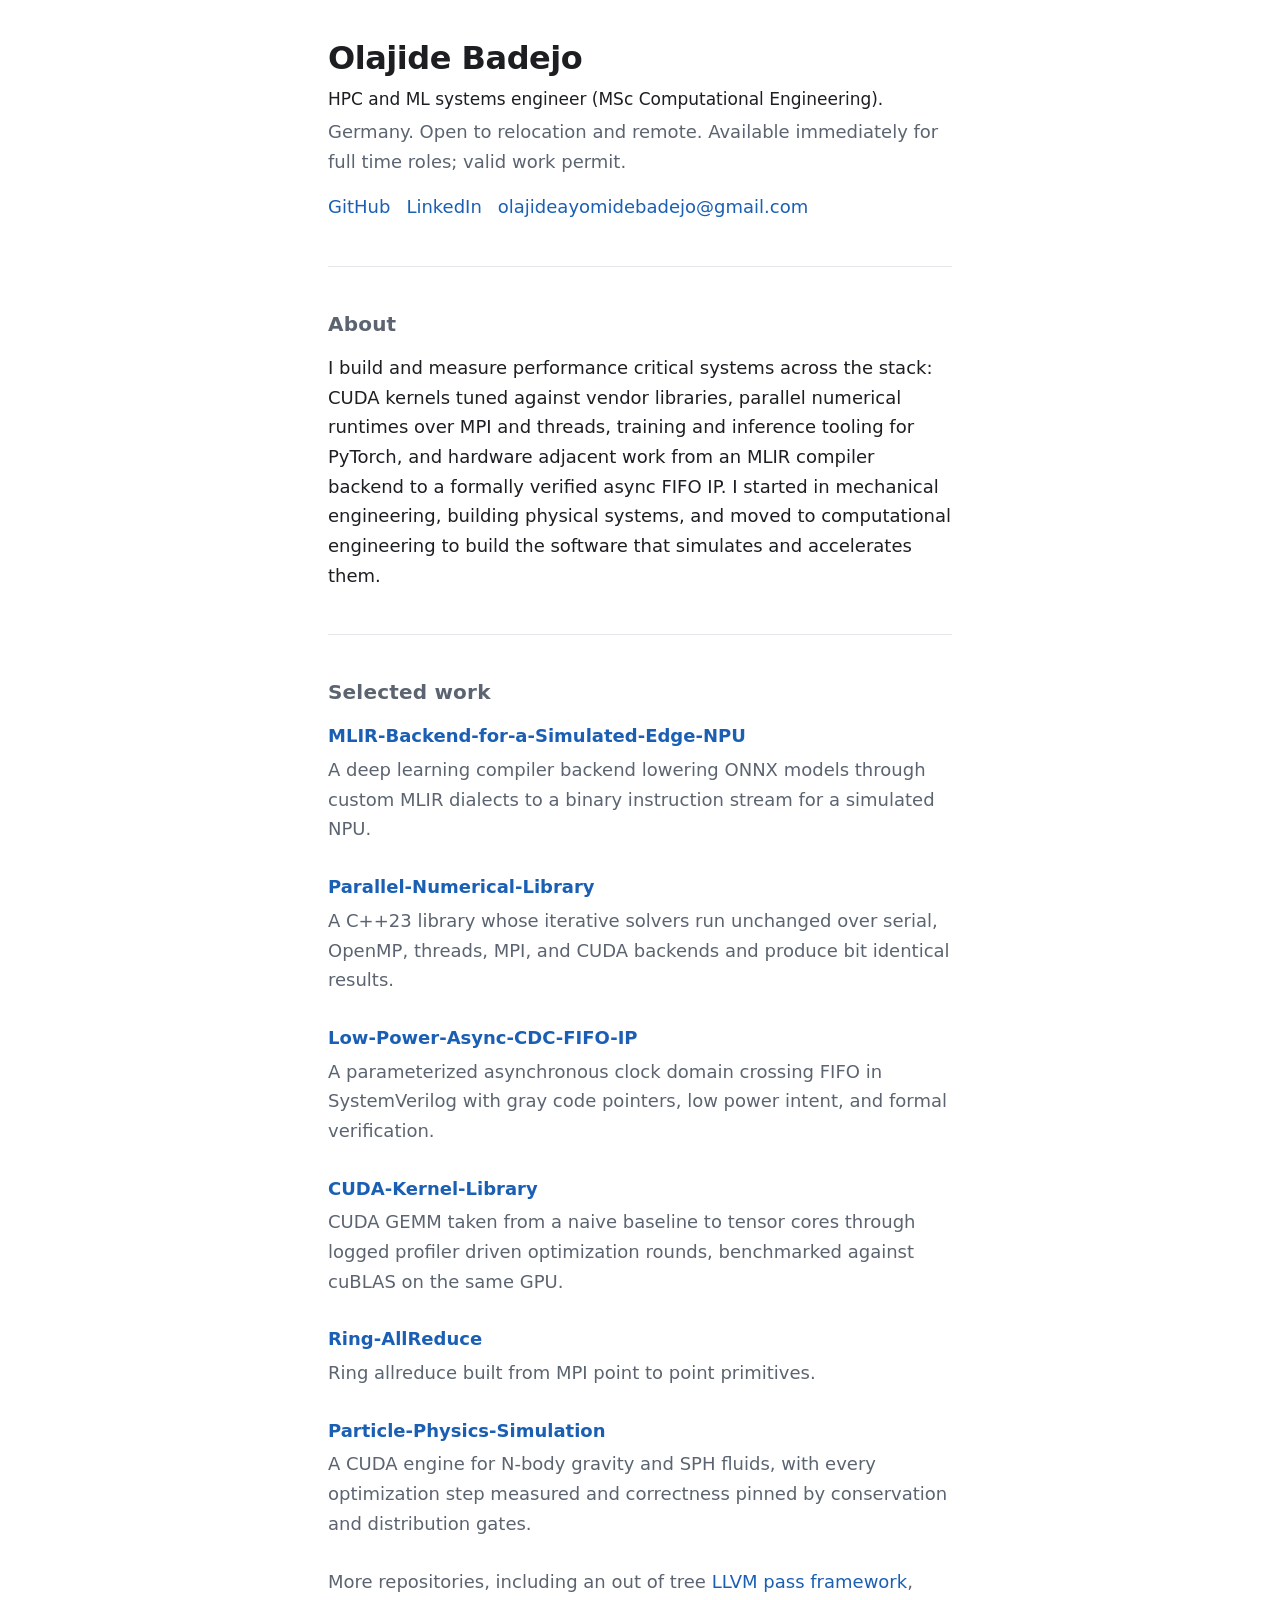
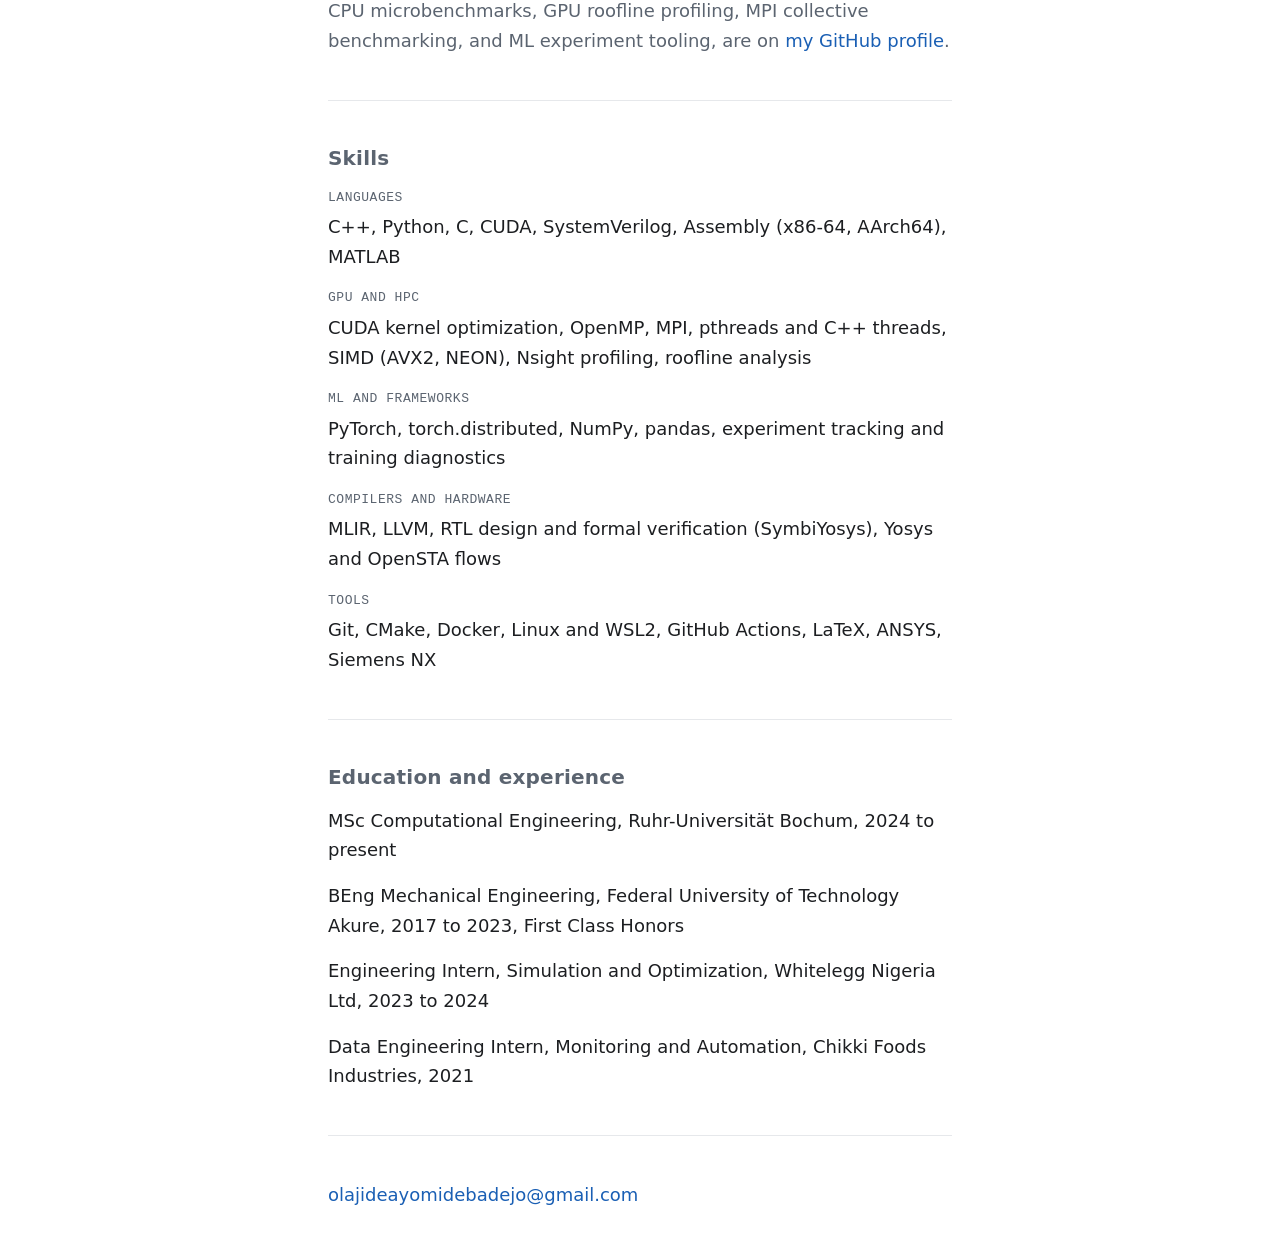
==== index.html @ 95a0b855 "Rebuild site as a single page with dark and light themes, no external requests" ====
<!doctype html>
<html lang="en">
<head>
  <meta charset="utf-8">
  <meta name="viewport" content="width=device-width, initial-scale=1">
  <meta name="color-scheme" content="light dark">
  <title>Olajide Badejo | HPC and ML systems engineer</title>
  <meta name="description" content="HPC and ML systems engineer. CUDA, C++, PyTorch, MLIR. MSc Computational Engineering at Ruhr-Universität Bochum.">
  <link rel="canonical" href="https://olajide-badejo.github.io/">
  <meta property="og:type" content="profile">
  <meta property="og:title" content="Olajide Badejo">
  <meta property="og:description" content="HPC and ML systems engineer. CUDA, C++, PyTorch, MLIR. MSc Computational Engineering at Ruhr-Universität Bochum.">
  <meta property="og:url" content="https://olajide-badejo.github.io/">
  <link rel="icon" href="favicon.svg" type="image/svg+xml">
  <link rel="stylesheet" href="style.css">
</head>
<body>
  <div class="page">

    <header class="identity">
      <h1>Olajide Badejo</h1>
      <p class="role">HPC and ML systems engineer (MSc Computational Engineering).</p>
      <p class="availability">Germany. Open to relocation and remote. Available immediately for full time roles; valid work permit.</p>
      <nav class="identity-links" aria-label="Contact and profiles">
        <a href="https://github.com/Olajide-Badejo" target="_blank" rel="noopener">GitHub</a>
        <a href="https://www.linkedin.com/in/olajide-badejo" target="_blank" rel="noopener">LinkedIn</a>
        <a href="mailto:olajideayomidebadejo@gmail.com">olajideayomidebadejo@gmail.com</a>
      </nav>
    </header>

    <main>

      <section class="about" aria-labelledby="about-heading">
        <h2 id="about-heading">About</h2>
        <p>I build and measure performance critical systems across the stack: CUDA kernels tuned against vendor libraries, parallel numerical runtimes over MPI and threads, training and inference tooling for PyTorch, and hardware adjacent work from an MLIR compiler backend to a formally verified async FIFO IP. I started in mechanical engineering, building physical systems, and moved to computational engineering to build the software that simulates and accelerates them.</p>
      </section>

      <section class="selected-work" aria-labelledby="work-heading">
        <h2 id="work-heading">Selected work</h2>
        <ul class="work-list">
          <li class="work-item">
            <a href="https://github.com/Olajide-Badejo/MLIR-Backend-for-a-Simulated-Edge-NPU" target="_blank" rel="noopener">MLIR-Backend-for-a-Simulated-Edge-NPU</a>
            <p>A deep learning compiler backend lowering ONNX models through custom MLIR dialects to a binary instruction stream for a simulated NPU.</p>
          </li>
          <li class="work-item">
            <a href="https://github.com/Olajide-Badejo/Parallel-Numerical-Library" target="_blank" rel="noopener">Parallel-Numerical-Library</a>
            <p>A C++23 library whose iterative solvers run unchanged over serial, OpenMP, threads, MPI, and CUDA backends and produce bit identical results.</p>
          </li>
          <li class="work-item">
            <a href="https://github.com/Olajide-Badejo/Low-Power-Async-CDC-FIFO-IP" target="_blank" rel="noopener">Low-Power-Async-CDC-FIFO-IP</a>
            <p>A parameterized asynchronous clock domain crossing FIFO in SystemVerilog with gray code pointers, low power intent, and formal verification.</p>
          </li>
          <li class="work-item">
            <a href="https://github.com/Olajide-Badejo/CUDA-Kernel-Library" target="_blank" rel="noopener">CUDA-Kernel-Library</a>
            <p>CUDA GEMM taken from a naive baseline to tensor cores through logged profiler driven optimization rounds, benchmarked against cuBLAS on the same GPU.</p>
          </li>
          <li class="work-item">
            <a href="https://github.com/Olajide-Badejo/Ring-AllReduce" target="_blank" rel="noopener">Ring-AllReduce</a>
            <p>Ring allreduce built from MPI point to point primitives.</p>
          </li>
          <li class="work-item">
            <a href="https://github.com/Olajide-Badejo/Particle-Physics-Simulation" target="_blank" rel="noopener">Particle-Physics-Simulation</a>
            <p>A CUDA engine for N-body gravity and SPH fluids, with every optimization step measured and correctness pinned by conservation and distribution gates.</p>
          </li>
        </ul>
        <p class="work-more">More repositories, including an out of tree <a href="https://github.com/Olajide-Badejo/LLVM-Optimization-Pass-Framework" target="_blank" rel="noopener">LLVM pass framework</a>, CPU microbenchmarks, GPU roofline profiling, MPI collective benchmarking, and ML experiment tooling, are on <a href="https://github.com/Olajide-Badejo?tab=repositories" target="_blank" rel="noopener">my GitHub profile</a>.</p>
      </section>

      <section class="skills" aria-labelledby="skills-heading">
        <h2 id="skills-heading">Skills</h2>
        <dl class="skill-groups">
          <div class="skill-group">
            <dt>Languages</dt>
            <dd>C++, Python, C, CUDA, SystemVerilog, Assembly (x86-64, AArch64), MATLAB</dd>
          </div>
          <div class="skill-group">
            <dt>GPU and HPC</dt>
            <dd>CUDA kernel optimization, OpenMP, MPI, pthreads and C++ threads, SIMD (AVX2, NEON), Nsight profiling, roofline analysis</dd>
          </div>
          <div class="skill-group">
            <dt>ML and frameworks</dt>
            <dd>PyTorch, torch.distributed, NumPy, pandas, experiment tracking and training diagnostics</dd>
          </div>
          <div class="skill-group">
            <dt>Compilers and hardware</dt>
            <dd>MLIR, LLVM, RTL design and formal verification (SymbiYosys), Yosys and OpenSTA flows</dd>
          </div>
          <div class="skill-group">
            <dt>Tools</dt>
            <dd>Git, CMake, Docker, Linux and WSL2, GitHub Actions, LaTeX, ANSYS, Siemens NX</dd>
          </div>
        </dl>
      </section>

      <section class="history" aria-labelledby="history-heading">
        <h2 id="history-heading">Education and experience</h2>
        <ul class="history-list">
          <li>MSc Computational Engineering, Ruhr-Universität Bochum, 2024 to present</li>
          <li>BEng Mechanical Engineering, Federal University of Technology Akure, 2017 to 2023, First Class Honors</li>
          <li>Engineering Intern, Simulation and Optimization, Whitelegg Nigeria Ltd, 2023 to 2024</li>
          <li>Data Engineering Intern, Monitoring and Automation, Chikki Foods Industries, 2021</li>
        </ul>
      </section>

      <!--
      <section class="recognition" aria-labelledby="recognition-heading">
        <h2 id="recognition-heading">Recognition</h2>
        Section intentionally reserved; add awards, talks, or publications here
        when there is one worth a recruiter's time.
      </section>
      -->

    </main>

    <footer>
      <p><a href="mailto:olajideayomidebadejo@gmail.com">olajideayomidebadejo@gmail.com</a></p>
    </footer>

  </div>
</body>
</html>
---- style.css ----
/* ---------------------------------------------------------------- tokens */

:root {
  --bg: #ffffff;
  --text: #1c1e21;
  --muted: #5b6470;
  --hairline: #e6e8eb;
  --accent: #1a5fb4;

  --font-sans: ui-sans-serif, system-ui, -apple-system, "Segoe UI", Roboto, sans-serif;
  --font-mono: ui-monospace, SFMono-Regular, Menlo, Consolas, "Liberation Mono", monospace;

  --measure: 44rem;
  --gutter: clamp(1.25rem, 4vw, 2.5rem);
  --space-xs: 0.25rem;
  --space-sm: 0.5rem;
  --space-md: 1rem;
  --space-lg: 1.75rem;
  --space-xl: 2.75rem;
}

@media (prefers-color-scheme: dark) {
  :root {
    --bg: #101418;
    --text: #e6e9ec;
    --muted: #98a1ab;
    --hairline: #232a31;
    --accent: #6ca0e8;
  }
}

/* ------------------------------------------------------------------ base */

*,
*::before,
*::after {
  box-sizing: border-box;
}

html {
  -webkit-text-size-adjust: 100%;
}

body {
  margin: 0;
  background-color: var(--bg);
  color: var(--text);
  font-family: var(--font-sans);
  font-size: clamp(1rem, 0.95rem + 0.3vw, 1.125rem);
  line-height: 1.65;
  text-rendering: optimizeLegibility;
  transition: background-color 150ms linear, color 150ms linear;
}

p {
  margin: 0;
}

/* ---------------------------------------------------------------- layout */

.page {
  max-width: var(--measure);
  margin-inline: auto;
  padding: var(--gutter);
}

main > section + section,
footer {
  margin-top: var(--space-xl);
  padding-top: var(--space-xl);
  border-top: 1px solid var(--hairline);
}

main {
  margin-top: var(--space-xl);
  padding-top: var(--space-xl);
  border-top: 1px solid var(--hairline);
}

/* ------------------------------------------------------------- typography */

h1 {
  margin: 0 0 var(--space-sm);
  font-size: 2rem;
  font-weight: 650;
  line-height: 1.15;
  letter-spacing: -0.015em;
}

/* h2 reads as a quiet section label, not a competing headline */
h2 {
  margin: 0 0 var(--space-md);
  color: var(--muted);
  font-size: 1.25rem;
  font-weight: 600;
  line-height: 1.3;
  letter-spacing: 0.01em;
}

a {
  color: var(--accent);
  text-decoration: none;
  transition: color 150ms linear;
}

a:hover,
a:focus-visible {
  text-decoration: underline;
  text-underline-offset: 0.15em;
}

:focus-visible {
  outline: 2px solid var(--accent);
  outline-offset: 3px;
  border-radius: 2px;
}

/* -------------------------------------------------------------- identity */

.identity .role {
  font-size: 1.0625rem;
}

.identity .availability {
  margin-top: var(--space-xs);
  color: var(--muted);
}

.identity-links {
  display: flex;
  flex-wrap: wrap;
  gap: var(--space-sm) var(--space-md);
  margin-top: var(--space-md);
}

/* ---------------------------------------------------- selected work rows */

.work-list {
  margin: 0;
  padding: 0;
  list-style: none;
}

.work-item + .work-item {
  margin-top: var(--space-lg);
}

/* project names are the only bold links on the page */
.work-item > a {
  font-weight: 600;
  overflow-wrap: anywhere;
}

.work-item > p {
  margin-top: var(--space-xs);
  color: var(--muted);
}

.work-more {
  margin-top: var(--space-lg);
  color: var(--muted);
}

/* ---------------------------------------------------------------- skills */

.skill-groups {
  margin: 0;
}

.skill-group + .skill-group {
  margin-top: var(--space-md);
}

.skill-group dt {
  color: var(--muted);
  font-family: var(--font-mono);
  font-size: 0.8125rem;
  letter-spacing: 0.04em;
  text-transform: uppercase;
}

.skill-group dd {
  margin: var(--space-xs) 0 0;
}

/* ------------------------------------------- education and experience */

.history-list {
  margin: 0;
  padding: 0;
  list-style: none;
}

.history-list li + li {
  margin-top: var(--space-md);
}

/* ---------------------------------------------------------------- footer */

footer a {
  overflow-wrap: anywhere;
}

/* -------------------------------------------------------------- a11y prefs */

@media (prefers-reduced-motion: reduce) {
  body,
  a {
    transition: none;
  }
}

/* ----------------------------------------------------------------- print */

@media print {
  :root {
    --bg: #ffffff;
    --text: #000000;
    --muted: #000000;
    --hairline: #bbbbbb;
    --accent: #000000;
  }

  body {
    font-size: 10.5pt;
    line-height: 1.45;
  }

  .page {
    max-width: none;
    padding: 0;
  }

  a,
  a:hover {
    text-decoration: none;
  }

  main,
  main > section + section,
  footer {
    margin-top: var(--space-lg);
    padding-top: var(--space-lg);
  }

  .work-item,
  .skill-group,
  .history-list li {
    break-inside: avoid;
  }
}
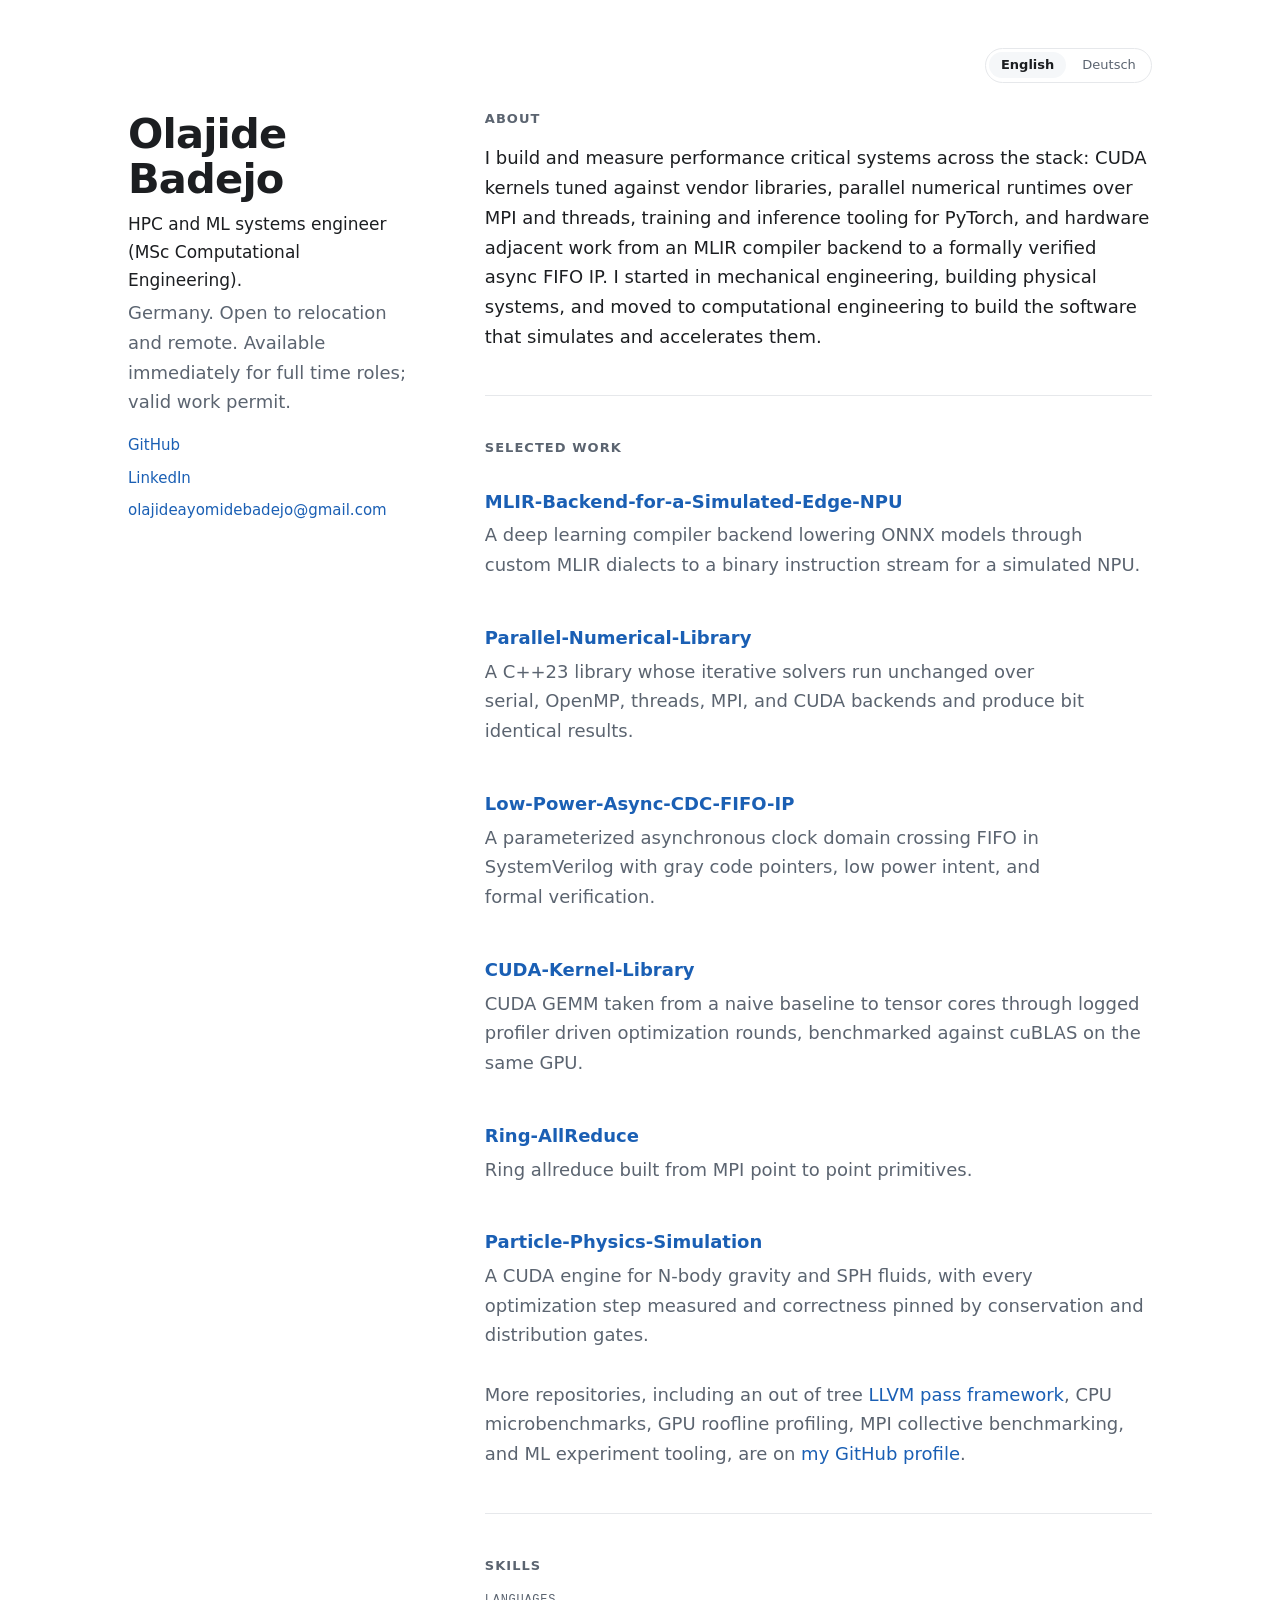
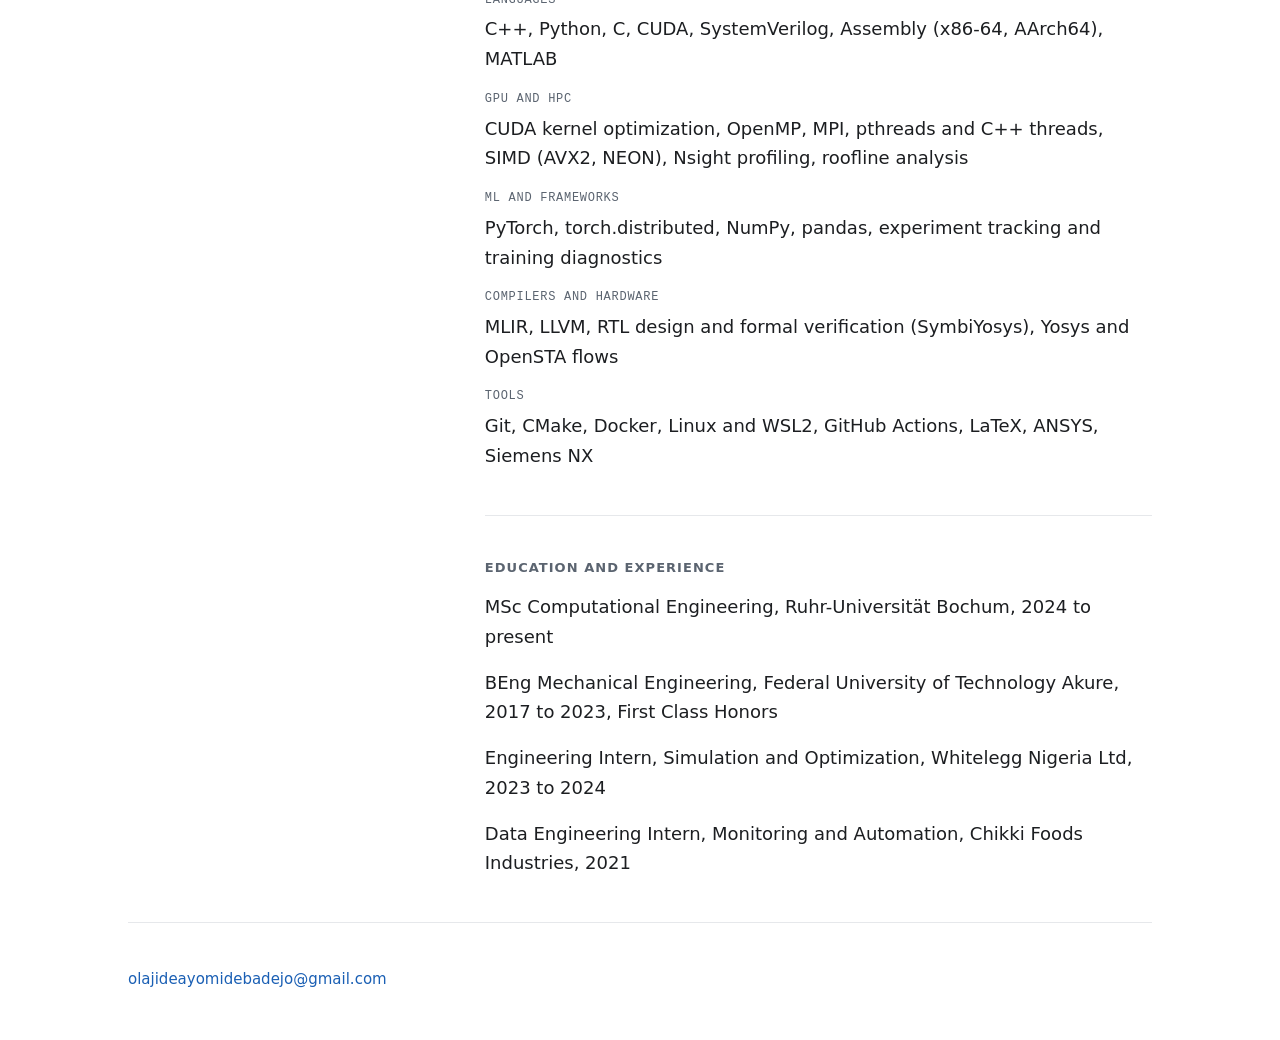
==== commit dd7436f2: "Add German version with a language switch, and a two column desktop layout" ====
--- a/index.html
+++ b/index.html
@@ -7,110 +7,126 @@
   <title>Olajide Badejo | HPC and ML systems engineer</title>
   <meta name="description" content="HPC and ML systems engineer. CUDA, C++, PyTorch, MLIR. MSc Computational Engineering at Ruhr-Universität Bochum.">
   <link rel="canonical" href="https://olajide-badejo.github.io/">
+  <link rel="alternate" hreflang="en" href="https://olajide-badejo.github.io/">
+  <link rel="alternate" hreflang="de" href="https://olajide-badejo.github.io/de.html">
+  <link rel="alternate" hreflang="x-default" href="https://olajide-badejo.github.io/">
   <meta property="og:type" content="profile">
   <meta property="og:title" content="Olajide Badejo">
   <meta property="og:description" content="HPC and ML systems engineer. CUDA, C++, PyTorch, MLIR. MSc Computational Engineering at Ruhr-Universität Bochum.">
   <meta property="og:url" content="https://olajide-badejo.github.io/">
+  <meta property="og:locale" content="en">
+  <meta property="og:locale:alternate" content="de">
   <link rel="icon" href="favicon.svg" type="image/svg+xml">
   <link rel="stylesheet" href="style.css">
 </head>
 <body>
   <div class="page">
 
-    <header class="identity">
-      <h1>Olajide Badejo</h1>
-      <p class="role">HPC and ML systems engineer (MSc Computational Engineering).</p>
-      <p class="availability">Germany. Open to relocation and remote. Available immediately for full time roles; valid work permit.</p>
-      <nav class="identity-links" aria-label="Contact and profiles">
-        <a href="https://github.com/Olajide-Badejo" target="_blank" rel="noopener">GitHub</a>
-        <a href="https://www.linkedin.com/in/olajide-badejo" target="_blank" rel="noopener">LinkedIn</a>
-        <a href="mailto:olajideayomidebadejo@gmail.com">olajideayomidebadejo@gmail.com</a>
+    <div class="topbar">
+      <nav class="lang-switch" aria-label="Language">
+        <span class="lang-current" aria-current="page">English</span>
+        <a href="de.html" lang="de" hreflang="de">Deutsch</a>
       </nav>
-    </header>
+    </div>
 
-    <main>
+    <div class="layout">
 
-      <section class="about" aria-labelledby="about-heading">
-        <h2 id="about-heading">About</h2>
-        <p>I build and measure performance critical systems across the stack: CUDA kernels tuned against vendor libraries, parallel numerical runtimes over MPI and threads, training and inference tooling for PyTorch, and hardware adjacent work from an MLIR compiler backend to a formally verified async FIFO IP. I started in mechanical engineering, building physical systems, and moved to computational engineering to build the software that simulates and accelerates them.</p>
-      </section>
+      <header class="identity">
+        <h1>Olajide Badejo</h1>
+        <p class="role">HPC and ML systems engineer (MSc Computational Engineering).</p>
+        <p class="availability">Germany. Open to relocation and remote. Available immediately for full time roles; valid work permit.</p>
+        <nav class="identity-links" aria-label="Contact and profiles">
+          <a href="https://github.com/Olajide-Badejo" target="_blank" rel="noopener">GitHub</a>
+          <a href="https://www.linkedin.com/in/olajide-badejo" target="_blank" rel="noopener">LinkedIn</a>
+          <a href="mailto:olajideayomidebadejo@gmail.com">olajideayomidebadejo@gmail.com</a>
+        </nav>
+      </header>
 
-      <section class="selected-work" aria-labelledby="work-heading">
-        <h2 id="work-heading">Selected work</h2>
-        <ul class="work-list">
-          <li class="work-item">
-            <a href="https://github.com/Olajide-Badejo/MLIR-Backend-for-a-Simulated-Edge-NPU" target="_blank" rel="noopener">MLIR-Backend-for-a-Simulated-Edge-NPU</a>
-            <p>A deep learning compiler backend lowering ONNX models through custom MLIR dialects to a binary instruction stream for a simulated NPU.</p>
-          </li>
-          <li class="work-item">
-            <a href="https://github.com/Olajide-Badejo/Parallel-Numerical-Library" target="_blank" rel="noopener">Parallel-Numerical-Library</a>
-            <p>A C++23 library whose iterative solvers run unchanged over serial, OpenMP, threads, MPI, and CUDA backends and produce bit identical results.</p>
-          </li>
-          <li class="work-item">
-            <a href="https://github.com/Olajide-Badejo/Low-Power-Async-CDC-FIFO-IP" target="_blank" rel="noopener">Low-Power-Async-CDC-FIFO-IP</a>
-            <p>A parameterized asynchronous clock domain crossing FIFO in SystemVerilog with gray code pointers, low power intent, and formal verification.</p>
-          </li>
-          <li class="work-item">
-            <a href="https://github.com/Olajide-Badejo/CUDA-Kernel-Library" target="_blank" rel="noopener">CUDA-Kernel-Library</a>
-            <p>CUDA GEMM taken from a naive baseline to tensor cores through logged profiler driven optimization rounds, benchmarked against cuBLAS on the same GPU.</p>
-          </li>
-          <li class="work-item">
-            <a href="https://github.com/Olajide-Badejo/Ring-AllReduce" target="_blank" rel="noopener">Ring-AllReduce</a>
-            <p>Ring allreduce built from MPI point to point primitives.</p>
-          </li>
-          <li class="work-item">
-            <a href="https://github.com/Olajide-Badejo/Particle-Physics-Simulation" target="_blank" rel="noopener">Particle-Physics-Simulation</a>
-            <p>A CUDA engine for N-body gravity and SPH fluids, with every optimization step measured and correctness pinned by conservation and distribution gates.</p>
-          </li>
-        </ul>
-        <p class="work-more">More repositories, including an out of tree <a href="https://github.com/Olajide-Badejo/LLVM-Optimization-Pass-Framework" target="_blank" rel="noopener">LLVM pass framework</a>, CPU microbenchmarks, GPU roofline profiling, MPI collective benchmarking, and ML experiment tooling, are on <a href="https://github.com/Olajide-Badejo?tab=repositories" target="_blank" rel="noopener">my GitHub profile</a>.</p>
-      </section>
+      <main>
 
-      <section class="skills" aria-labelledby="skills-heading">
-        <h2 id="skills-heading">Skills</h2>
-        <dl class="skill-groups">
-          <div class="skill-group">
-            <dt>Languages</dt>
-            <dd>C++, Python, C, CUDA, SystemVerilog, Assembly (x86-64, AArch64), MATLAB</dd>
-          </div>
-          <div class="skill-group">
-            <dt>GPU and HPC</dt>
-            <dd>CUDA kernel optimization, OpenMP, MPI, pthreads and C++ threads, SIMD (AVX2, NEON), Nsight profiling, roofline analysis</dd>
-          </div>
-          <div class="skill-group">
-            <dt>ML and frameworks</dt>
-            <dd>PyTorch, torch.distributed, NumPy, pandas, experiment tracking and training diagnostics</dd>
-          </div>
-          <div class="skill-group">
-            <dt>Compilers and hardware</dt>
-            <dd>MLIR, LLVM, RTL design and formal verification (SymbiYosys), Yosys and OpenSTA flows</dd>
-          </div>
-          <div class="skill-group">
-            <dt>Tools</dt>
-            <dd>Git, CMake, Docker, Linux and WSL2, GitHub Actions, LaTeX, ANSYS, Siemens NX</dd>
-          </div>
-        </dl>
-      </section>
+        <section class="about" aria-labelledby="about-heading">
+          <h2 id="about-heading">About</h2>
+          <p>I build and measure performance critical systems across the stack: CUDA kernels tuned against vendor libraries, parallel numerical runtimes over MPI and threads, training and inference tooling for PyTorch, and hardware adjacent work from an MLIR compiler backend to a formally verified async FIFO IP. I started in mechanical engineering, building physical systems, and moved to computational engineering to build the software that simulates and accelerates them.</p>
+        </section>
 
-      <section class="history" aria-labelledby="history-heading">
-        <h2 id="history-heading">Education and experience</h2>
-        <ul class="history-list">
-          <li>MSc Computational Engineering, Ruhr-Universität Bochum, 2024 to present</li>
-          <li>BEng Mechanical Engineering, Federal University of Technology Akure, 2017 to 2023, First Class Honors</li>
-          <li>Engineering Intern, Simulation and Optimization, Whitelegg Nigeria Ltd, 2023 to 2024</li>
-          <li>Data Engineering Intern, Monitoring and Automation, Chikki Foods Industries, 2021</li>
-        </ul>
-      </section>
+        <section class="selected-work" aria-labelledby="work-heading">
+          <h2 id="work-heading">Selected work</h2>
+          <ul class="work-list">
+            <li class="work-item">
+              <a href="https://github.com/Olajide-Badejo/MLIR-Backend-for-a-Simulated-Edge-NPU" target="_blank" rel="noopener">MLIR-Backend-for-a-Simulated-Edge-NPU</a>
+              <p>A deep learning compiler backend lowering ONNX models through custom MLIR dialects to a binary instruction stream for a simulated NPU.</p>
+            </li>
+            <li class="work-item">
+              <a href="https://github.com/Olajide-Badejo/Parallel-Numerical-Library" target="_blank" rel="noopener">Parallel-Numerical-Library</a>
+              <p>A C++23 library whose iterative solvers run unchanged over serial, OpenMP, threads, MPI, and CUDA backends and produce bit identical results.</p>
+            </li>
+            <li class="work-item">
+              <a href="https://github.com/Olajide-Badejo/Low-Power-Async-CDC-FIFO-IP" target="_blank" rel="noopener">Low-Power-Async-CDC-FIFO-IP</a>
+              <p>A parameterized asynchronous clock domain crossing FIFO in SystemVerilog with gray code pointers, low power intent, and formal verification.</p>
+            </li>
+            <li class="work-item">
+              <a href="https://github.com/Olajide-Badejo/CUDA-Kernel-Library" target="_blank" rel="noopener">CUDA-Kernel-Library</a>
+              <p>CUDA GEMM taken from a naive baseline to tensor cores through logged profiler driven optimization rounds, benchmarked against cuBLAS on the same GPU.</p>
+            </li>
+            <li class="work-item">
+              <a href="https://github.com/Olajide-Badejo/Ring-AllReduce" target="_blank" rel="noopener">Ring-AllReduce</a>
+              <p>Ring allreduce built from MPI point to point primitives.</p>
+            </li>
+            <li class="work-item">
+              <a href="https://github.com/Olajide-Badejo/Particle-Physics-Simulation" target="_blank" rel="noopener">Particle-Physics-Simulation</a>
+              <p>A CUDA engine for N-body gravity and SPH fluids, with every optimization step measured and correctness pinned by conservation and distribution gates.</p>
+            </li>
+          </ul>
+          <p class="work-more">More repositories, including an out of tree <a href="https://github.com/Olajide-Badejo/LLVM-Optimization-Pass-Framework" target="_blank" rel="noopener">LLVM pass framework</a>, CPU microbenchmarks, GPU roofline profiling, MPI collective benchmarking, and ML experiment tooling, are on <a href="https://github.com/Olajide-Badejo?tab=repositories" target="_blank" rel="noopener">my GitHub profile</a>.</p>
+        </section>
 
-      <!--
-      <section class="recognition" aria-labelledby="recognition-heading">
-        <h2 id="recognition-heading">Recognition</h2>
-        Section intentionally reserved; add awards, talks, or publications here
-        when there is one worth a recruiter's time.
-      </section>
-      -->
+        <section class="skills" aria-labelledby="skills-heading">
+          <h2 id="skills-heading">Skills</h2>
+          <dl class="skill-groups">
+            <div class="skill-group">
+              <dt>Languages</dt>
+              <dd>C++, Python, C, CUDA, SystemVerilog, Assembly (x86-64, AArch64), MATLAB</dd>
+            </div>
+            <div class="skill-group">
+              <dt>GPU and HPC</dt>
+              <dd>CUDA kernel optimization, OpenMP, MPI, pthreads and C++ threads, SIMD (AVX2, NEON), Nsight profiling, roofline analysis</dd>
+            </div>
+            <div class="skill-group">
+              <dt>ML and frameworks</dt>
+              <dd>PyTorch, torch.distributed, NumPy, pandas, experiment tracking and training diagnostics</dd>
+            </div>
+            <div class="skill-group">
+              <dt>Compilers and hardware</dt>
+              <dd>MLIR, LLVM, RTL design and formal verification (SymbiYosys), Yosys and OpenSTA flows</dd>
+            </div>
+            <div class="skill-group">
+              <dt>Tools</dt>
+              <dd>Git, CMake, Docker, Linux and WSL2, GitHub Actions, LaTeX, ANSYS, Siemens NX</dd>
+            </div>
+          </dl>
+        </section>
 
-    </main>
+        <section class="history" aria-labelledby="history-heading">
+          <h2 id="history-heading">Education and experience</h2>
+          <ul class="history-list">
+            <li>MSc Computational Engineering, Ruhr-Universität Bochum, 2024 to present</li>
+            <li>BEng Mechanical Engineering, Federal University of Technology Akure, 2017 to 2023, First Class Honors</li>
+            <li>Engineering Intern, Simulation and Optimization, Whitelegg Nigeria Ltd, 2023 to 2024</li>
+            <li>Data Engineering Intern, Monitoring and Automation, Chikki Foods Industries, 2021</li>
+          </ul>
+        </section>
+
+        <!--
+        <section class="recognition" aria-labelledby="recognition-heading">
+          <h2 id="recognition-heading">Recognition</h2>
+          Section intentionally reserved; add awards, talks, or publications here
+          when there is one worth a recruiter's time.
+        </section>
+        -->
+
+      </main>
+
+    </div>
 
     <footer>
       <p><a href="mailto:olajideayomidebadejo@gmail.com">olajideayomidebadejo@gmail.com</a></p>
--- a/style.css
+++ b/style.css
@@ -2,6 +2,7 @@
 
 :root {
   --bg: #ffffff;
+  --surface: #f5f7f9;
   --text: #1c1e21;
   --muted: #5b6470;
   --hairline: #e6e8eb;
@@ -10,8 +11,10 @@
   --font-sans: ui-sans-serif, system-ui, -apple-system, "Segoe UI", Roboto, sans-serif;
   --font-mono: ui-monospace, SFMono-Regular, Menlo, Consolas, "Liberation Mono", monospace;
 
-  --measure: 44rem;
-  --gutter: clamp(1.25rem, 4vw, 2.5rem);
+  --measure: 42rem;
+  --shell: 70rem;
+  --rail: 17.5rem;
+  --gutter: clamp(1.25rem, 4vw, 3rem);
   --space-xs: 0.25rem;
   --space-sm: 0.5rem;
   --space-md: 1rem;
@@ -22,6 +25,7 @@
 @media (prefers-color-scheme: dark) {
   :root {
     --bg: #101418;
+    --surface: #161b21;
     --text: #e6e9ec;
     --muted: #98a1ab;
     --hairline: #232a31;
@@ -59,42 +63,88 @@
 /* ---------------------------------------------------------------- layout */
 
 .page {
-  max-width: var(--measure);
+  max-width: var(--shell);
   margin-inline: auto;
   padding: var(--gutter);
 }
 
-main > section + section,
+/* mobile first: one column, sections divided by hairlines */
+main > section + section {
+  margin-top: var(--space-xl);
+  padding-top: var(--space-xl);
+  border-top: 1px solid var(--hairline);
+}
+
+main,
 footer {
   margin-top: var(--space-xl);
   padding-top: var(--space-xl);
   border-top: 1px solid var(--hairline);
 }
 
-main {
-  margin-top: var(--space-xl);
-  padding-top: var(--space-xl);
-  border-top: 1px solid var(--hairline);
+/* -------------------------------------------------------- language switch */
+
+.topbar {
+  display: flex;
+  justify-content: flex-end;
+  margin-bottom: var(--space-lg);
+}
+
+.lang-switch {
+  display: flex;
+  align-items: center;
+  gap: var(--space-xs);
+  padding: 0.2rem;
+  border: 1px solid var(--hairline);
+  border-radius: 999px;
+  font-size: 0.8125rem;
+  line-height: 1.4;
+}
+
+.lang-switch > * {
+  padding: 0.25rem 0.75rem;
+  border-radius: 999px;
+}
+
+/* the active language is plain text, not a link */
+.lang-current {
+  background-color: var(--surface);
+  color: var(--text);
+  font-weight: 600;
+}
+
+.lang-switch a {
+  color: var(--muted);
+  text-decoration: none;
+  transition: color 150ms linear, background-color 150ms linear;
+}
+
+.lang-switch a:hover,
+.lang-switch a:focus-visible {
+  color: var(--accent);
+  background-color: var(--surface);
+  text-decoration: none;
 }
 
 /* ------------------------------------------------------------- typography */
 
 h1 {
   margin: 0 0 var(--space-sm);
-  font-size: 2rem;
+  font-size: clamp(2rem, 1.6rem + 1.4vw, 2.6rem);
   font-weight: 650;
-  line-height: 1.15;
-  letter-spacing: -0.015em;
+  line-height: 1.1;
+  letter-spacing: -0.02em;
 }
 
 /* h2 reads as a quiet section label, not a competing headline */
 h2 {
   margin: 0 0 var(--space-md);
   color: var(--muted);
-  font-size: 1.25rem;
+  font-size: 0.8125rem;
   font-weight: 600;
   line-height: 1.3;
-  letter-spacing: 0.01em;
+  letter-spacing: 0.08em;
+  text-transform: uppercase;
 }
 
 a {
@@ -112,7 +162,7 @@
 :focus-visible {
   outline: 2px solid var(--accent);
   outline-offset: 3px;
-  border-radius: 2px;
+  border-radius: 3px;
 }
 
 /* -------------------------------------------------------------- identity */
@@ -124,6 +174,7 @@
 .identity .availability {
   margin-top: var(--space-xs);
   color: var(--muted);
+  text-wrap: pretty;
 }
 
 .identity-links {
@@ -131,14 +182,31 @@
   flex-wrap: wrap;
   gap: var(--space-sm) var(--space-md);
   margin-top: var(--space-md);
+  font-size: 0.9375rem;
+}
+
+.identity-links a {
+  overflow-wrap: anywhere;
 }
 
 /* ---------------------------------------------------- selected work rows */
+
+.about p,
+.work-item > p,
+.work-more {
+  max-width: var(--measure);
+  text-wrap: pretty;
+}
 
 .work-list {
   margin: 0;
   padding: 0;
   list-style: none;
+}
+
+.work-item {
+  border-radius: 10px;
+  transition: background-color 150ms linear;
 }
 
 .work-item + .work-item {
@@ -165,6 +233,7 @@
 
 .skill-groups {
   margin: 0;
+  max-width: var(--measure);
 }
 
 .skill-group + .skill-group {
@@ -174,8 +243,8 @@
 .skill-group dt {
   color: var(--muted);
   font-family: var(--font-mono);
-  font-size: 0.8125rem;
-  letter-spacing: 0.04em;
+  font-size: 0.75rem;
+  letter-spacing: 0.06em;
   text-transform: uppercase;
 }
 
@@ -183,11 +252,12 @@
   margin: var(--space-xs) 0 0;
 }
 
-/* ------------------------------------------- education and experience */
+/* ---------------------------------------- education and experience */
 
 .history-list {
   margin: 0;
   padding: 0;
+  max-width: var(--measure);
   list-style: none;
 }
 
@@ -197,15 +267,72 @@
 
 /* ---------------------------------------------------------------- footer */
 
+footer {
+  color: var(--muted);
+  font-size: 0.9375rem;
+}
+
 footer a {
   overflow-wrap: anywhere;
 }
 
-/* -------------------------------------------------------------- a11y prefs */
+/* -------------------------------------------- desktop: two column shell */
+
+@media (min-width: 62rem) {
+  .layout {
+    display: grid;
+    grid-template-columns: var(--rail) minmax(0, 1fr);
+    gap: clamp(3rem, 6vw, 5.5rem);
+    align-items: start;
+  }
+
+  /* the identity rail stays in view while the work scrolls past it */
+  .identity {
+    position: sticky;
+    top: var(--gutter);
+  }
+
+  .identity-links {
+    flex-direction: column;
+    gap: var(--space-sm);
+  }
+
+  /* the rail already separates the columns, so main needs no top rule */
+  main {
+    margin-top: 0;
+    padding-top: 0;
+    border-top: 0;
+  }
+
+  /* hover affordance on work rows, bled into the column gutter */
+  .work-list {
+    margin-inline: -1rem;
+  }
+
+  .work-item {
+    padding: 0.85rem 1rem;
+  }
+
+  .work-item + .work-item {
+    margin-top: var(--space-md);
+  }
+
+  .work-item:hover {
+    background-color: var(--surface);
+  }
+
+  .work-more {
+    margin-top: var(--space-md);
+  }
+}
+
+/* ------------------------------------------------------------ a11y prefs */
 
 @media (prefers-reduced-motion: reduce) {
   body,
-  a {
+  a,
+  .work-item,
+  .lang-switch a {
     transition: none;
   }
 }
@@ -215,6 +342,7 @@
 @media print {
   :root {
     --bg: #ffffff;
+    --surface: #ffffff;
     --text: #000000;
     --muted: #000000;
     --hairline: #bbbbbb;
@@ -229,6 +357,19 @@
   .page {
     max-width: none;
     padding: 0;
+  }
+
+  /* the switch is navigation, and navigation does not print */
+  .topbar {
+    display: none;
+  }
+
+  .layout {
+    display: block;
+  }
+
+  .identity {
+    position: static;
   }
 
   a,
@@ -243,9 +384,14 @@
     padding-top: var(--space-lg);
   }
 
+  .work-list {
+    margin-inline: 0;
+  }
+
   .work-item,
   .skill-group,
   .history-list li {
+    padding: 0;
     break-inside: avoid;
   }
 }
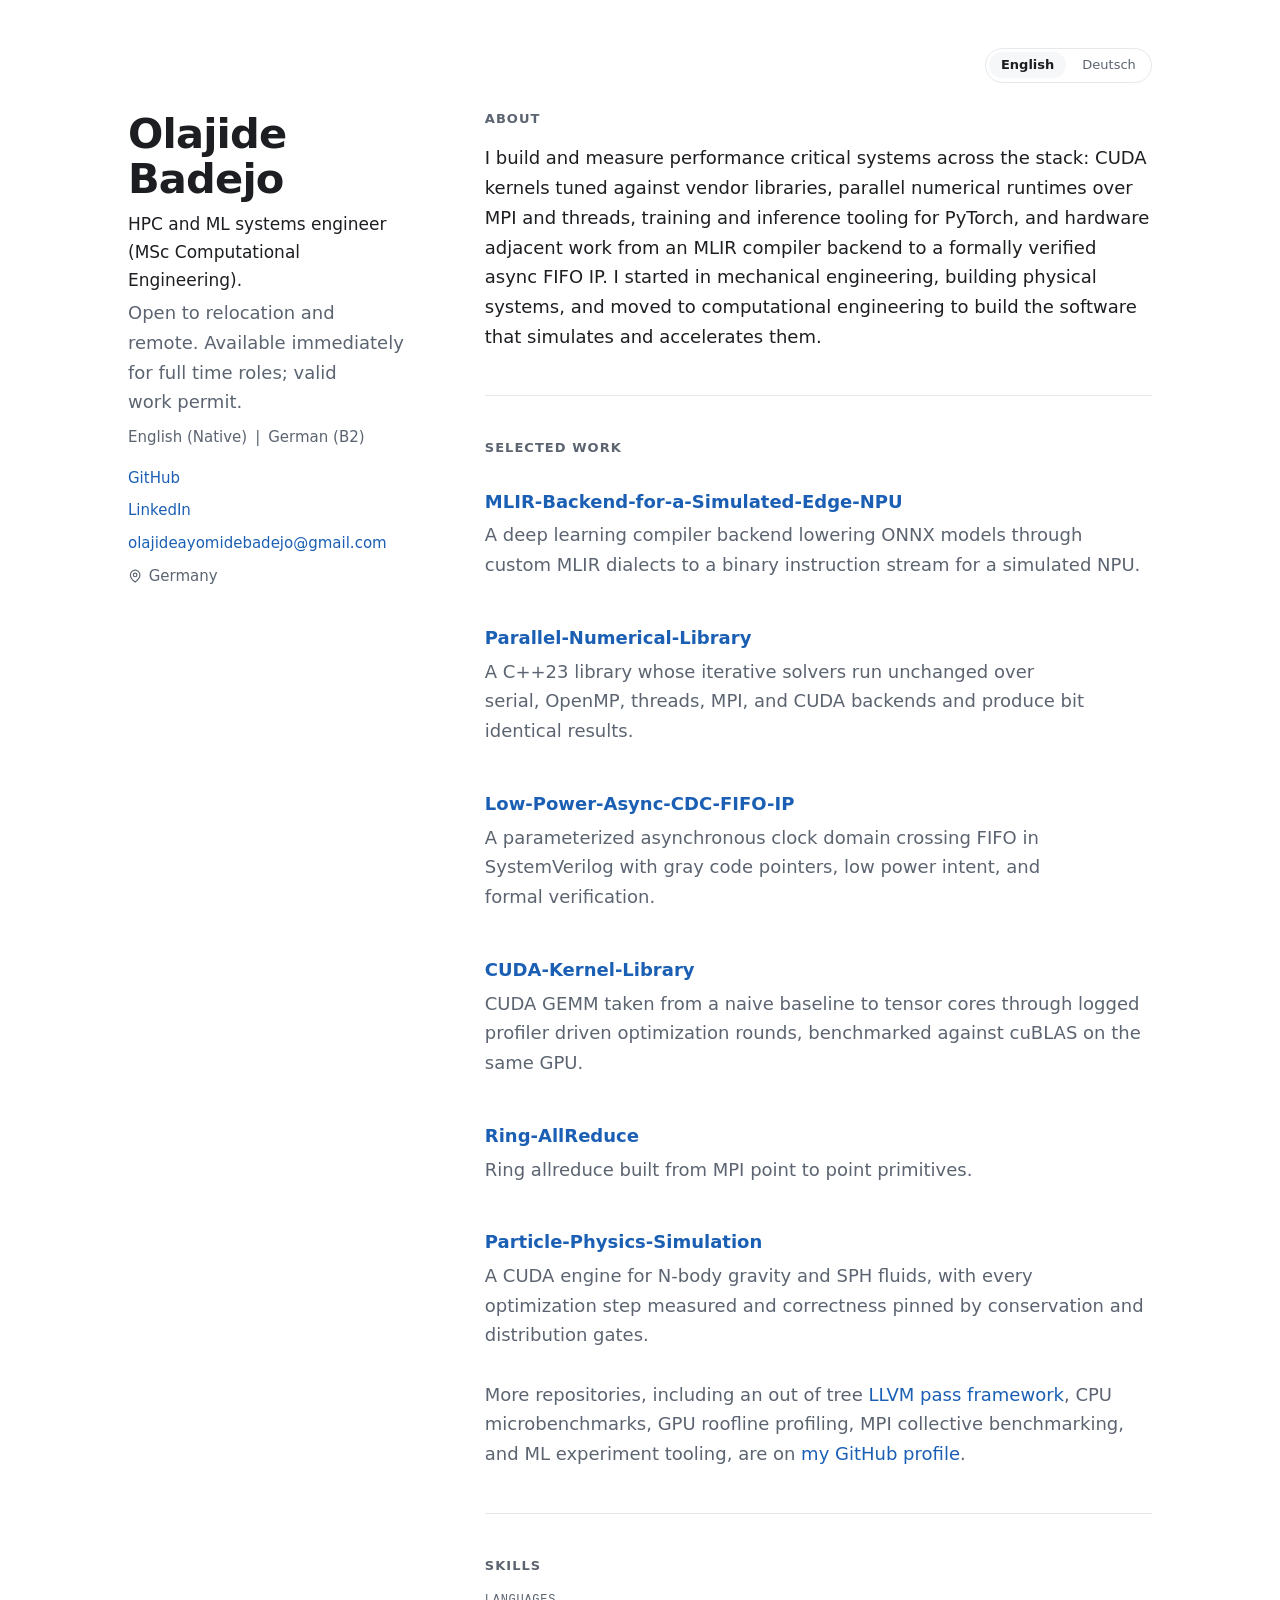
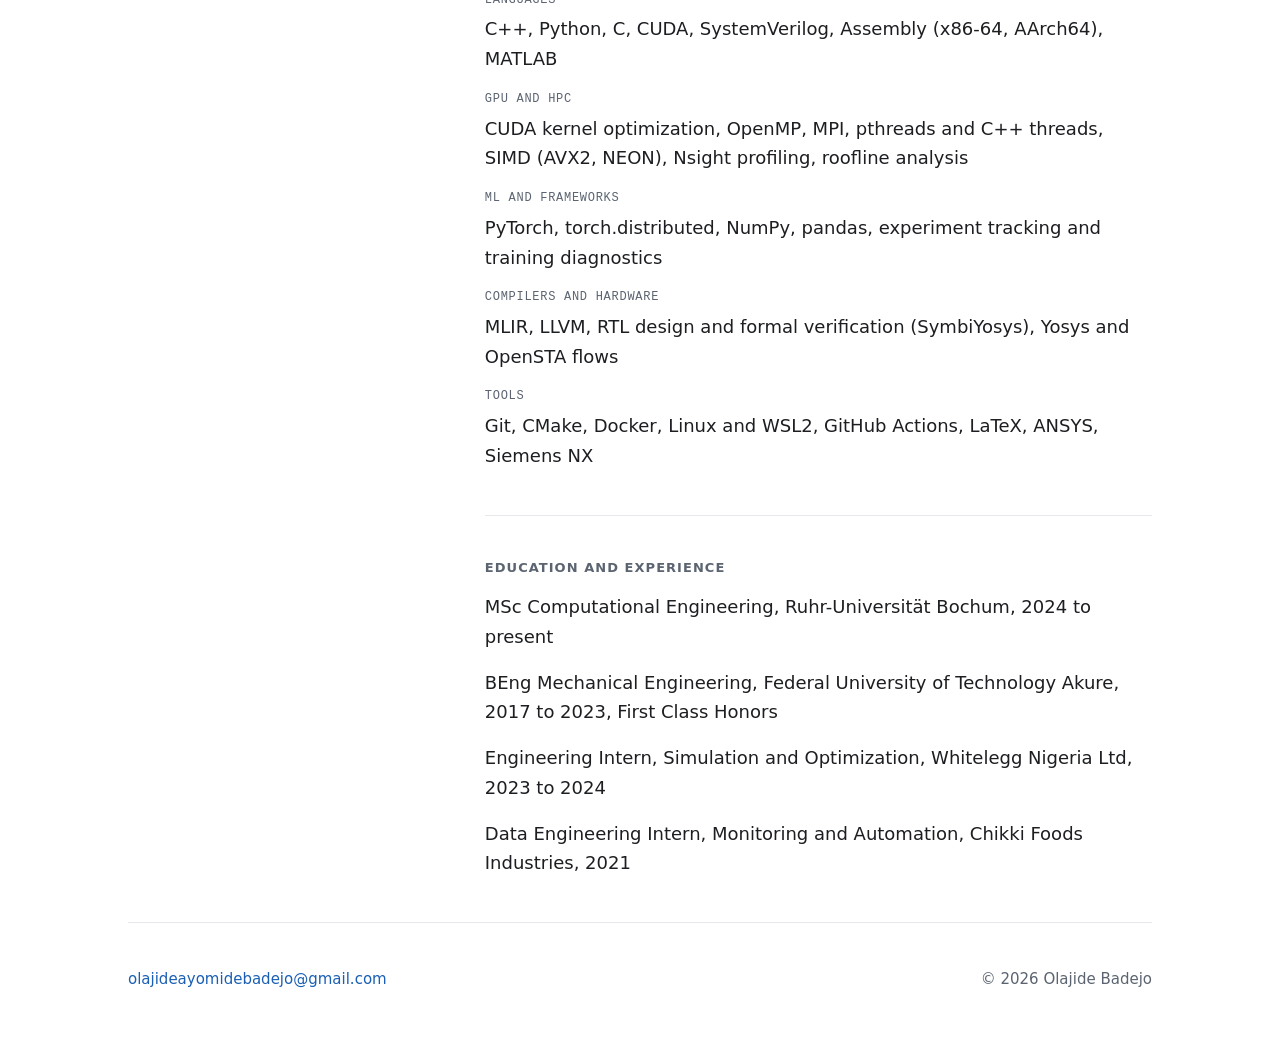
==== commit 5e550029: "Add language levels, a pinned location under the email, and a footer copyright line" ====
--- a/index.html
+++ b/index.html
@@ -34,12 +34,20 @@
       <header class="identity">
         <h1>Olajide Badejo</h1>
         <p class="role">HPC and ML systems engineer (MSc Computational Engineering).</p>
-        <p class="availability">Germany. Open to relocation and remote. Available immediately for full time roles; valid work permit.</p>
+        <p class="availability">Open to relocation and remote. Available immediately for full time roles; valid work permit.</p>
+        <p class="languages">English (Native) <span aria-hidden="true">|</span> German (B2)</p>
         <nav class="identity-links" aria-label="Contact and profiles">
           <a href="https://github.com/Olajide-Badejo" target="_blank" rel="noopener">GitHub</a>
           <a href="https://www.linkedin.com/in/olajide-badejo" target="_blank" rel="noopener">LinkedIn</a>
           <a href="mailto:olajideayomidebadejo@gmail.com">olajideayomidebadejo@gmail.com</a>
         </nav>
+        <p class="location">
+          <svg class="pin" viewBox="0 0 24 24" aria-hidden="true" focusable="false">
+            <path d="M20 10c0 6-8 12-8 12s-8-6-8-12a8 8 0 0 1 16 0z"></path>
+            <circle cx="12" cy="10" r="3"></circle>
+          </svg>
+          Germany
+        </p>
       </header>
 
       <main>
@@ -130,6 +138,7 @@
 
     <footer>
       <p><a href="mailto:olajideayomidebadejo@gmail.com">olajideayomidebadejo@gmail.com</a></p>
+      <p class="copyright"><small>&copy; 2026 Olajide Badejo</small></p>
     </footer>
 
   </div>
--- a/style.css
+++ b/style.css
@@ -177,6 +177,16 @@
   text-wrap: pretty;
 }
 
+.identity .languages {
+  margin-top: var(--space-sm);
+  color: var(--muted);
+  font-size: 0.9375rem;
+}
+
+.identity .languages span {
+  padding-inline: 0.2rem;
+}
+
 .identity-links {
   display: flex;
   flex-wrap: wrap;
@@ -189,6 +199,27 @@
   overflow-wrap: anywhere;
 }
 
+/* sits directly under the email, closing the identity block */
+.identity .location {
+  display: flex;
+  align-items: center;
+  gap: 0.4rem;
+  margin-top: var(--space-sm);
+  color: var(--muted);
+  font-size: 0.9375rem;
+}
+
+.pin {
+  flex: none;
+  width: 0.95em;
+  height: 0.95em;
+  fill: none;
+  stroke: currentColor;
+  stroke-width: 2;
+  stroke-linecap: round;
+  stroke-linejoin: round;
+}
+
 /* ---------------------------------------------------- selected work rows */
 
 .about p,
@@ -268,12 +299,22 @@
 /* ---------------------------------------------------------------- footer */
 
 footer {
+  display: flex;
+  flex-wrap: wrap;
+  align-items: baseline;
+  justify-content: space-between;
+  gap: var(--space-xs) var(--space-md);
   color: var(--muted);
   font-size: 0.9375rem;
 }
 
 footer a {
   overflow-wrap: anywhere;
+}
+
+/* <small> carries the legal small print semantics; the size is set here */
+.copyright small {
+  font-size: inherit;
 }
 
 /* -------------------------------------------- desktop: two column shell */
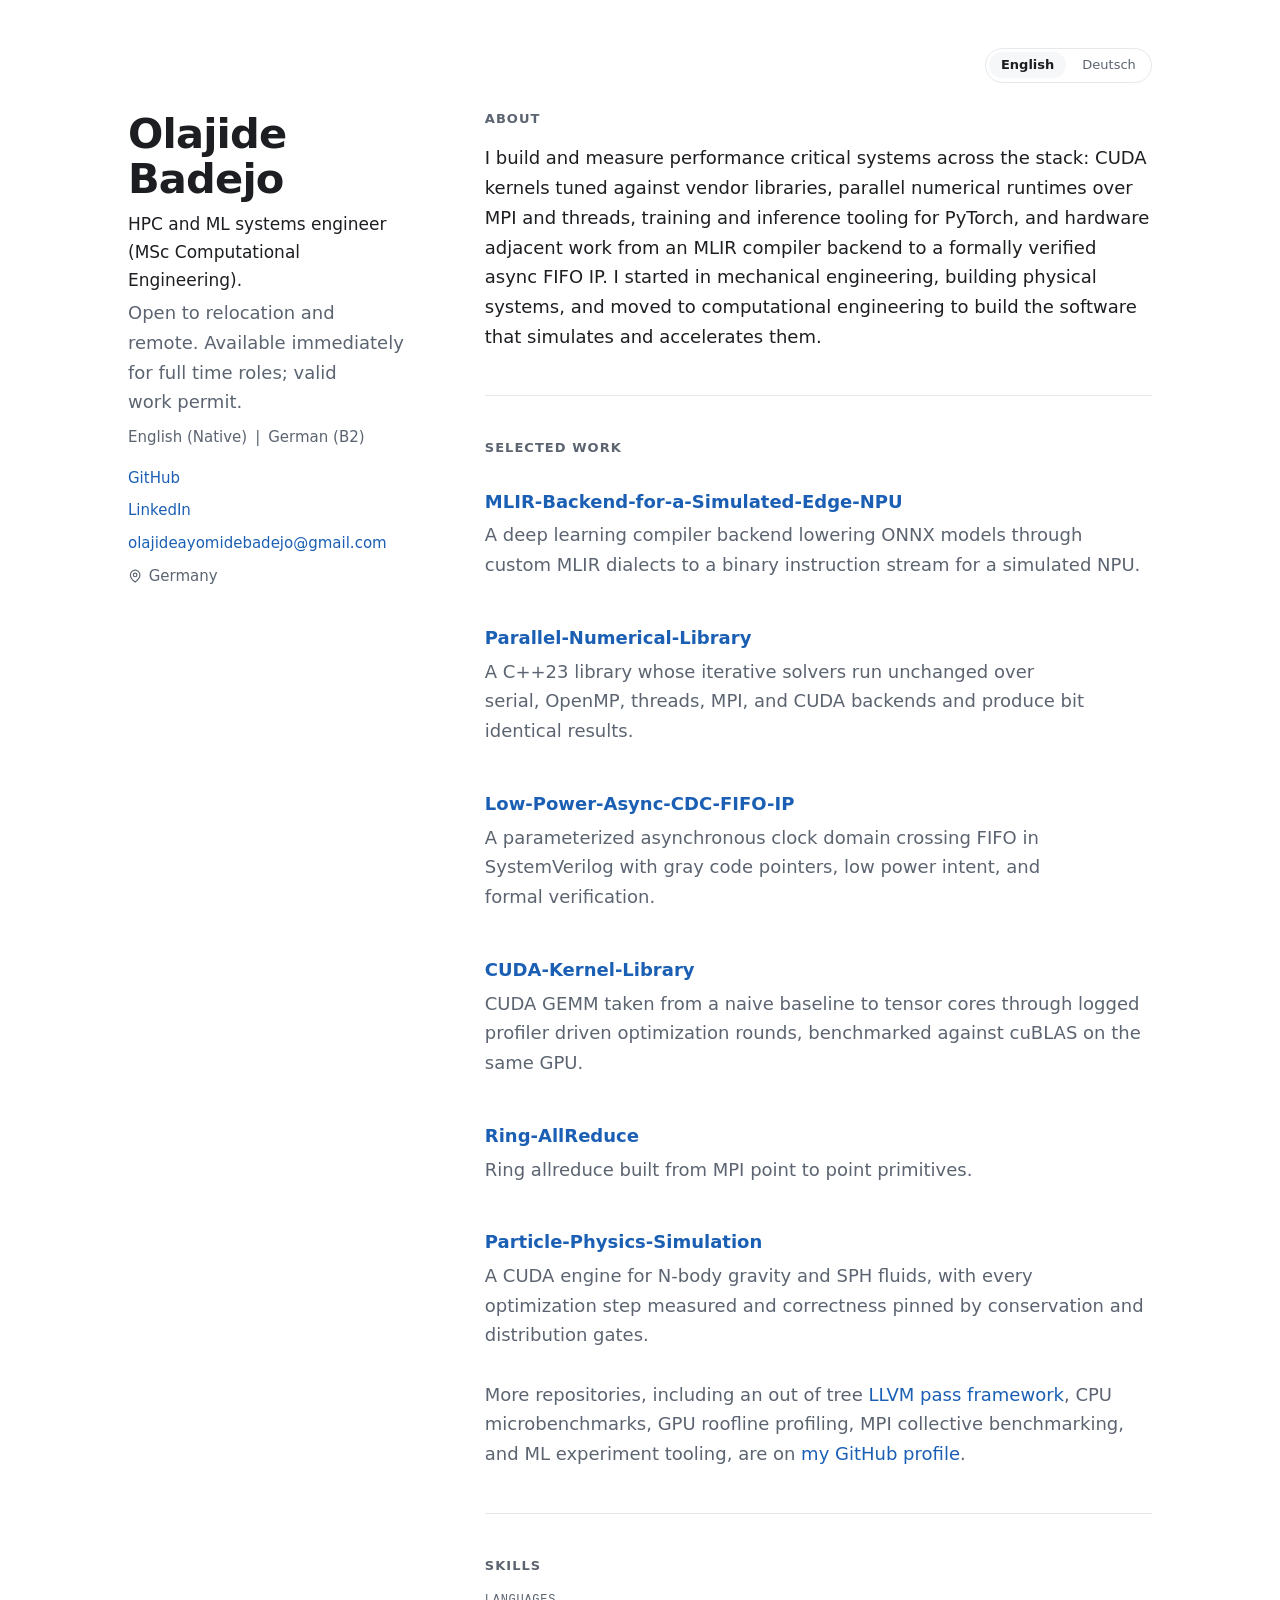
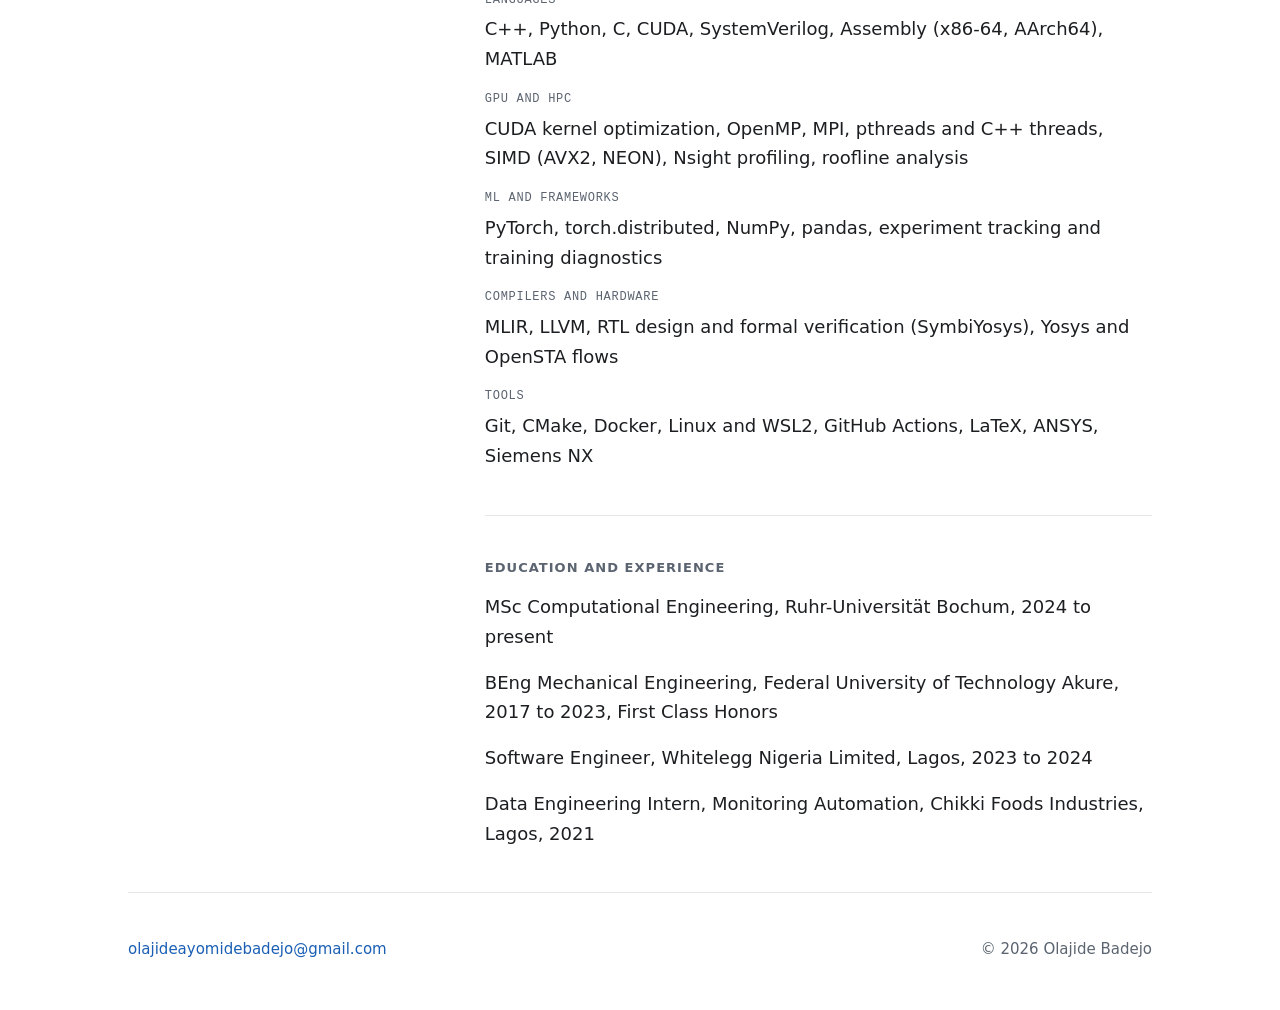
==== commit e2063cf1: "Correct experience titles and translate them on the German page" ====
--- a/index.html
+++ b/index.html
@@ -119,8 +119,8 @@
           <ul class="history-list">
             <li>MSc Computational Engineering, Ruhr-Universität Bochum, 2024 to present</li>
             <li>BEng Mechanical Engineering, Federal University of Technology Akure, 2017 to 2023, First Class Honors</li>
-            <li>Engineering Intern, Simulation and Optimization, Whitelegg Nigeria Ltd, 2023 to 2024</li>
-            <li>Data Engineering Intern, Monitoring and Automation, Chikki Foods Industries, 2021</li>
+            <li>Software Engineer, Whitelegg Nigeria Limited, Lagos, 2023 to 2024</li>
+            <li>Data Engineering Intern, Monitoring Automation, Chikki Foods Industries, Lagos, 2021</li>
           </ul>
         </section>
 
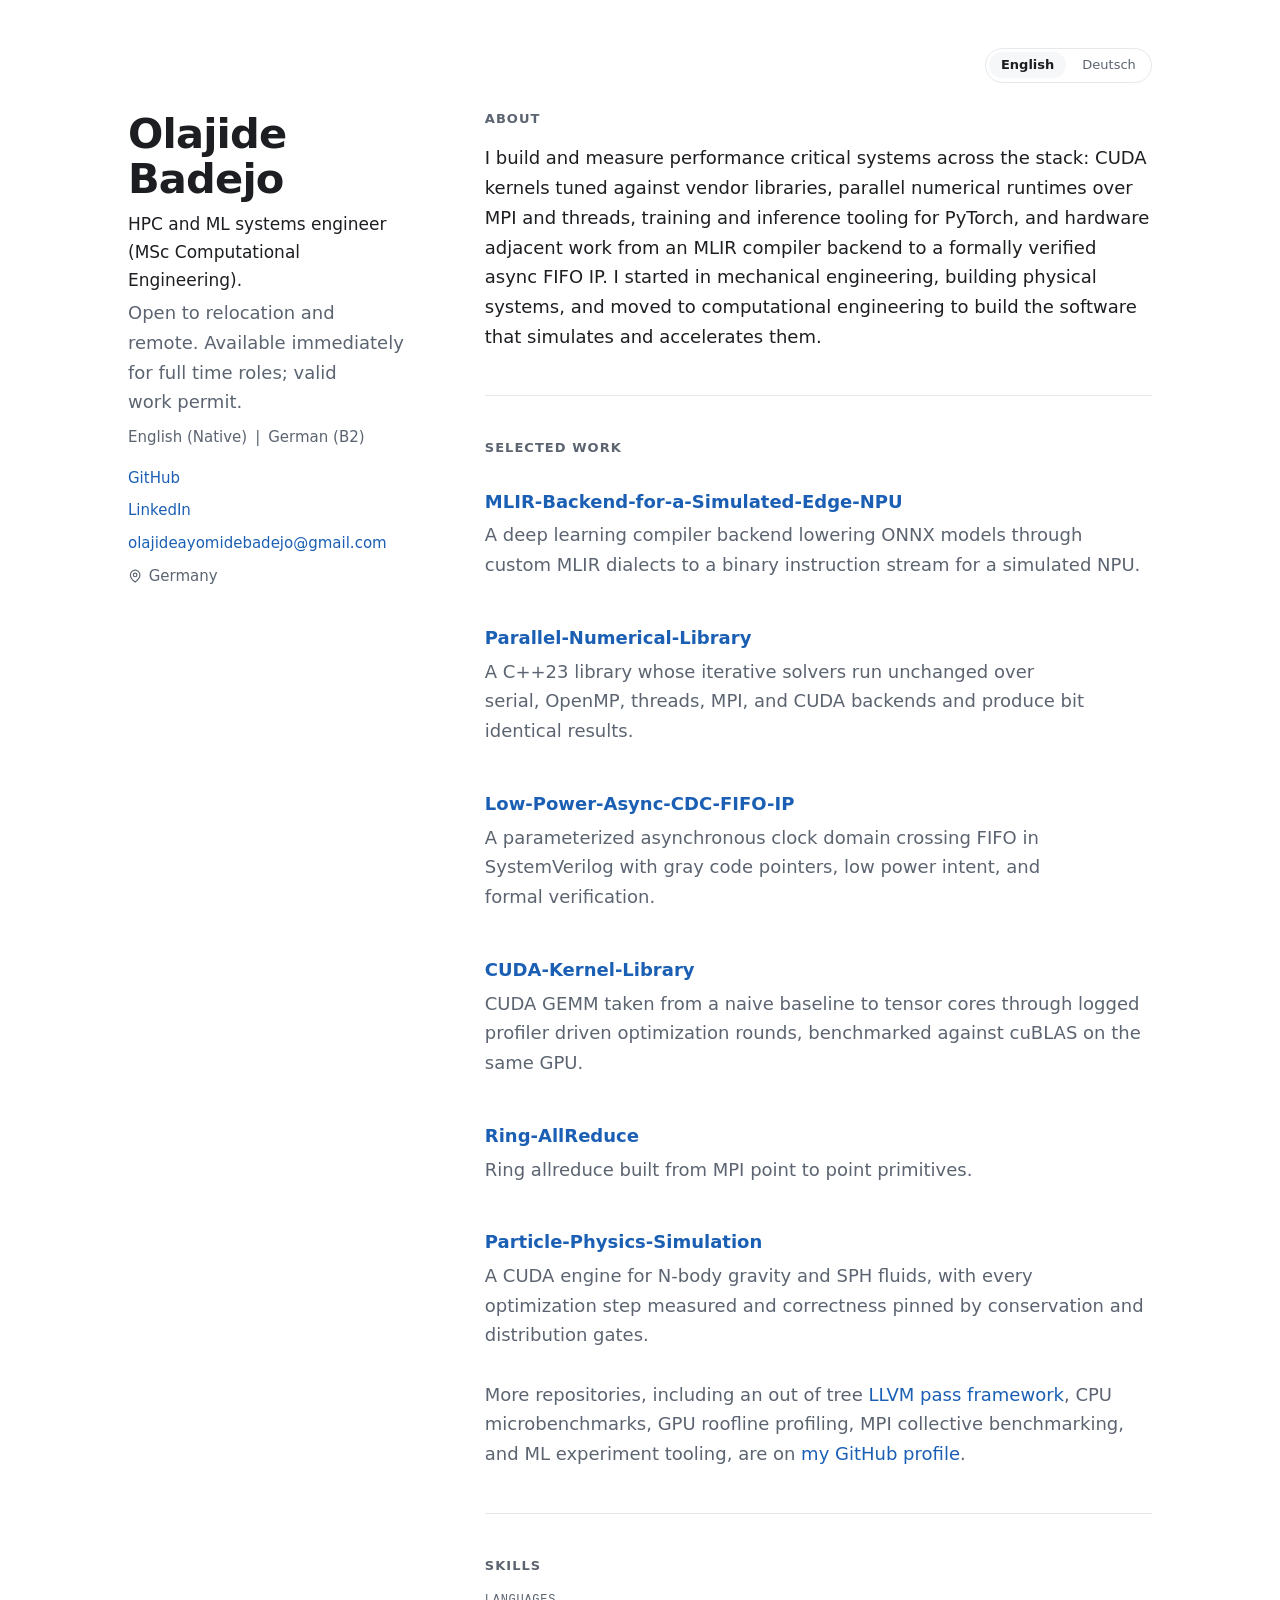
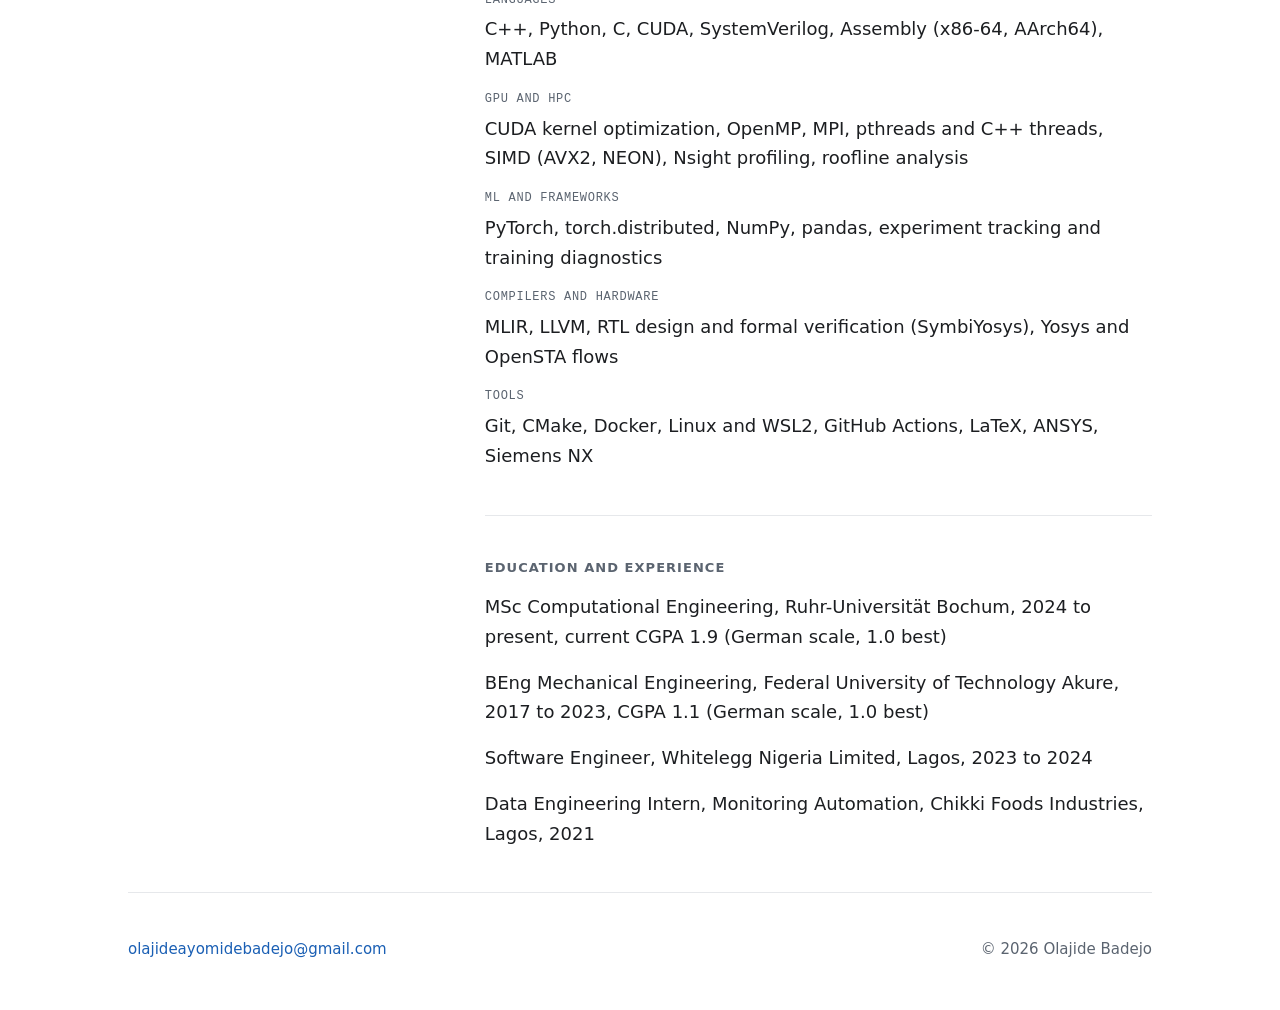
==== commit 6eafe162: "Replace honours classification with grade in both languages" ====
--- a/index.html
+++ b/index.html
@@ -117,8 +117,8 @@
         <section class="history" aria-labelledby="history-heading">
           <h2 id="history-heading">Education and experience</h2>
           <ul class="history-list">
-            <li>MSc Computational Engineering, Ruhr-Universität Bochum, 2024 to present</li>
-            <li>BEng Mechanical Engineering, Federal University of Technology Akure, 2017 to 2023, First Class Honors</li>
+            <li>MSc Computational Engineering, Ruhr-Universität Bochum, 2024 to present, current CGPA 1.9 (German scale, 1.0 best)</li>
+            <li>BEng Mechanical Engineering, Federal University of Technology Akure, 2017 to 2023, CGPA 1.1 (German scale, 1.0 best)</li>
             <li>Software Engineer, Whitelegg Nigeria Limited, Lagos, 2023 to 2024</li>
             <li>Data Engineering Intern, Monitoring Automation, Chikki Foods Industries, Lagos, 2021</li>
           </ul>
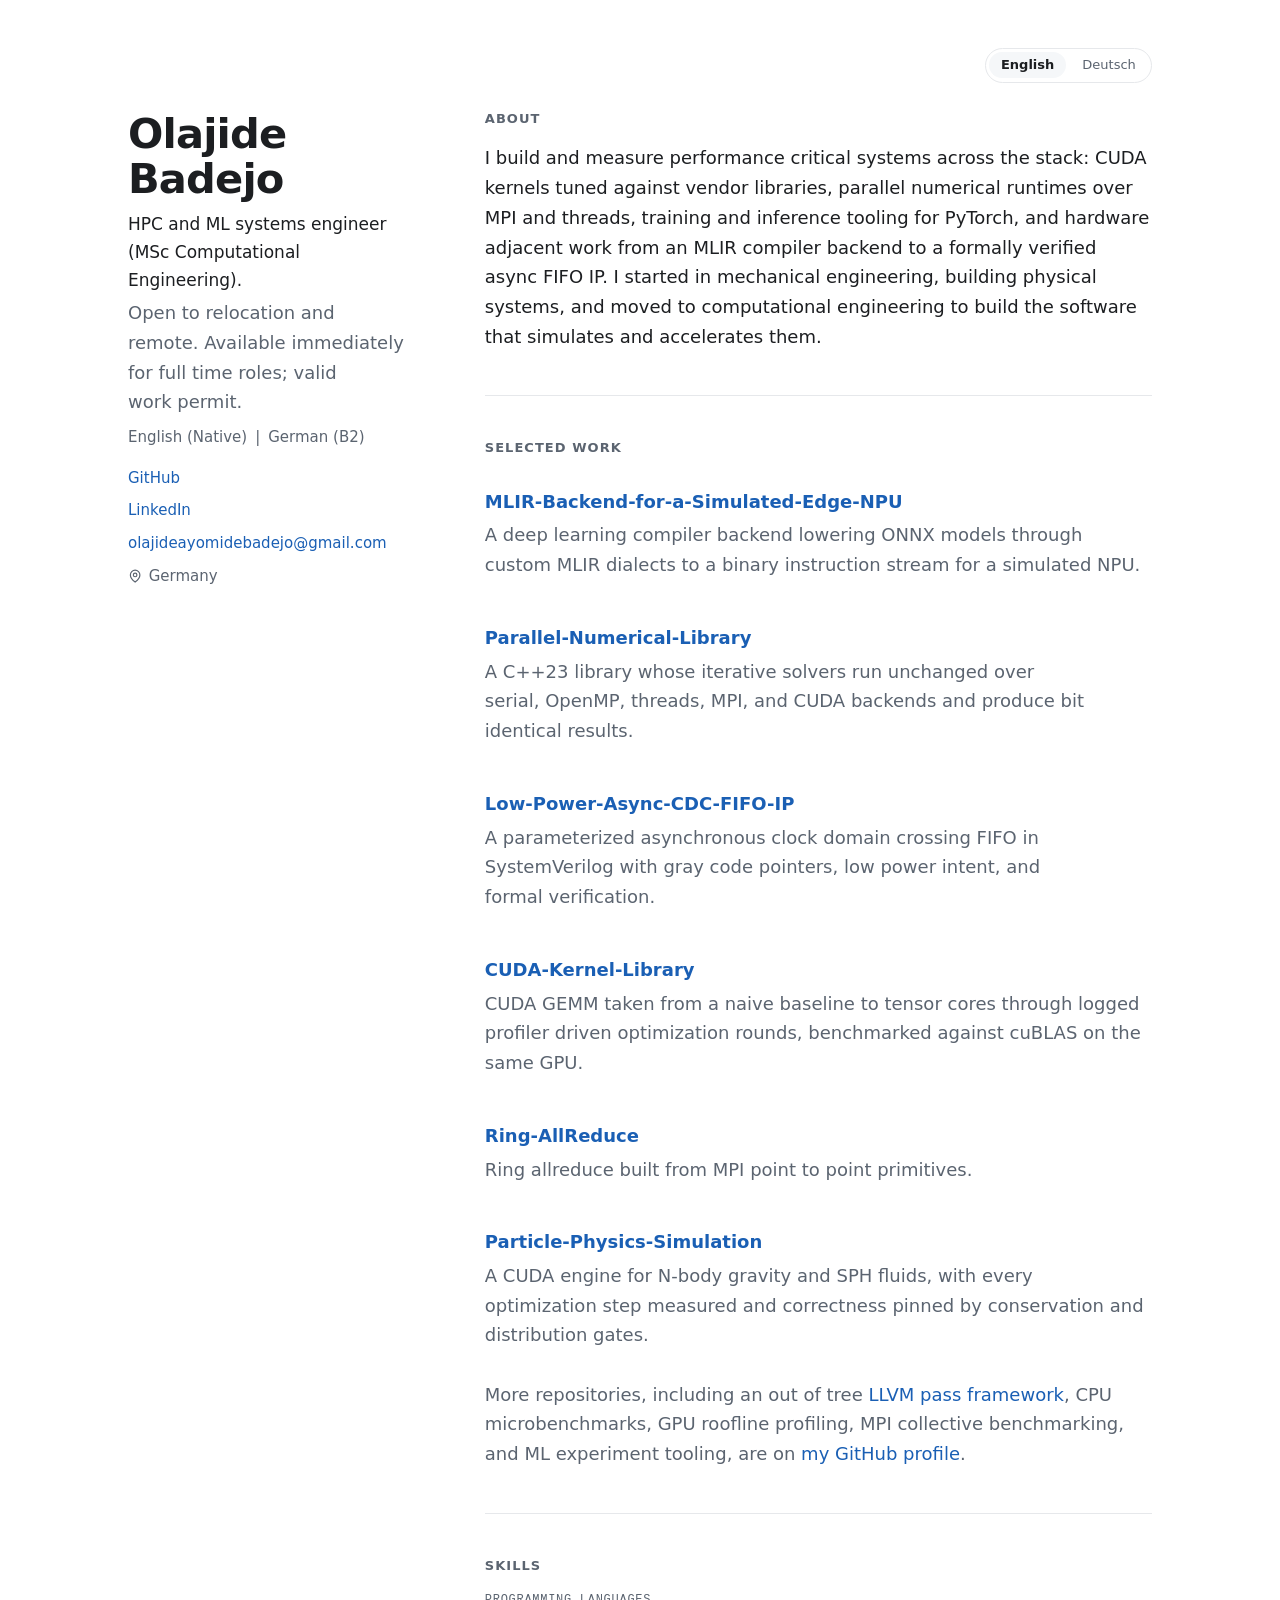
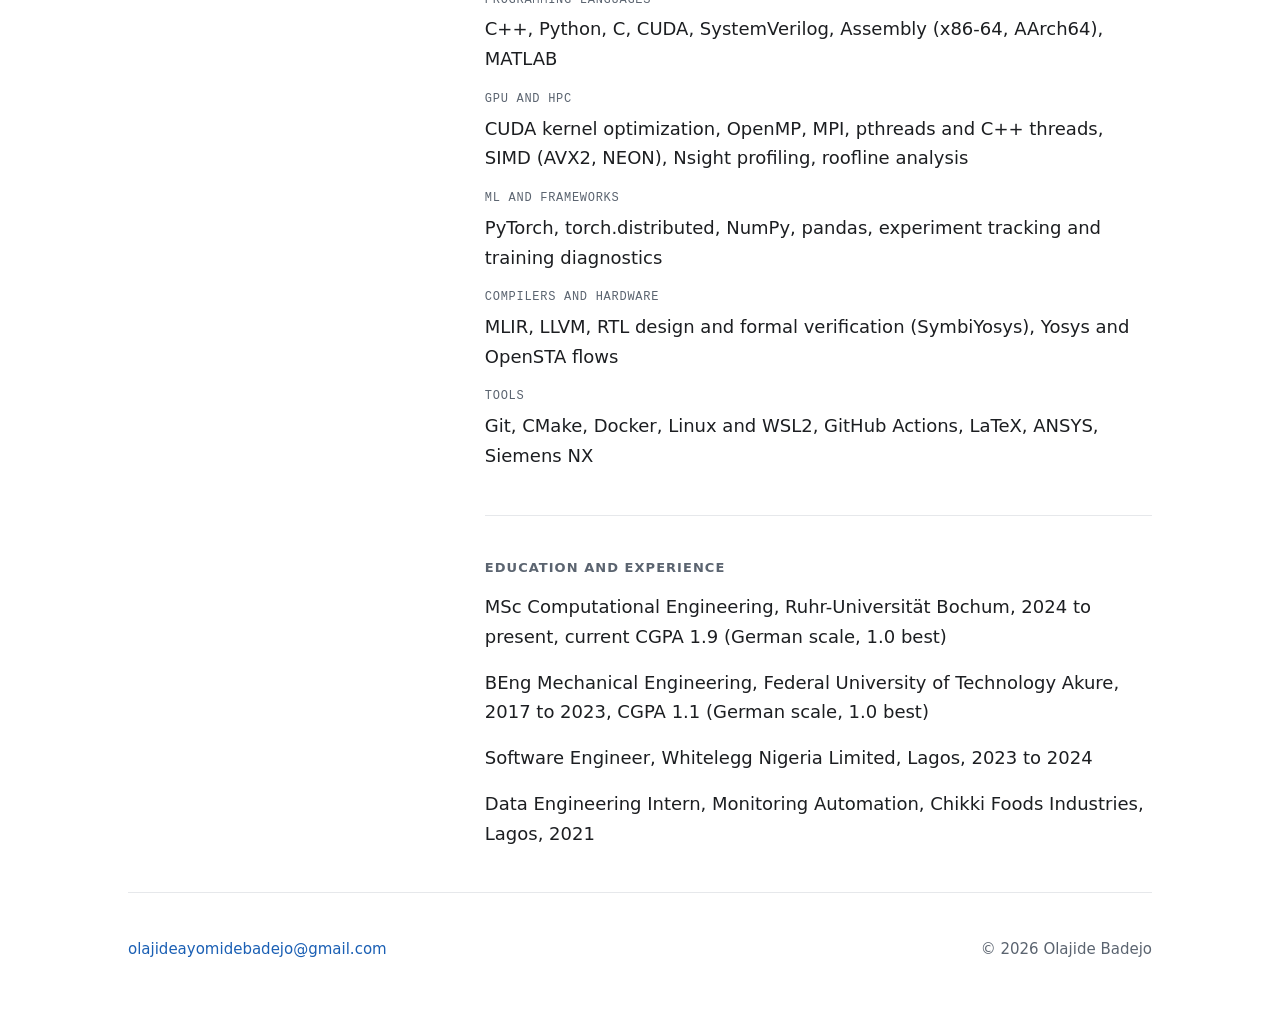
==== commit 913b598c: "Label programming languages explicitly and tighten the German copy" ====
--- a/index.html
+++ b/index.html
@@ -92,7 +92,7 @@
           <h2 id="skills-heading">Skills</h2>
           <dl class="skill-groups">
             <div class="skill-group">
-              <dt>Languages</dt>
+              <dt>Programming languages</dt>
               <dd>C++, Python, C, CUDA, SystemVerilog, Assembly (x86-64, AArch64), MATLAB</dd>
             </div>
             <div class="skill-group">
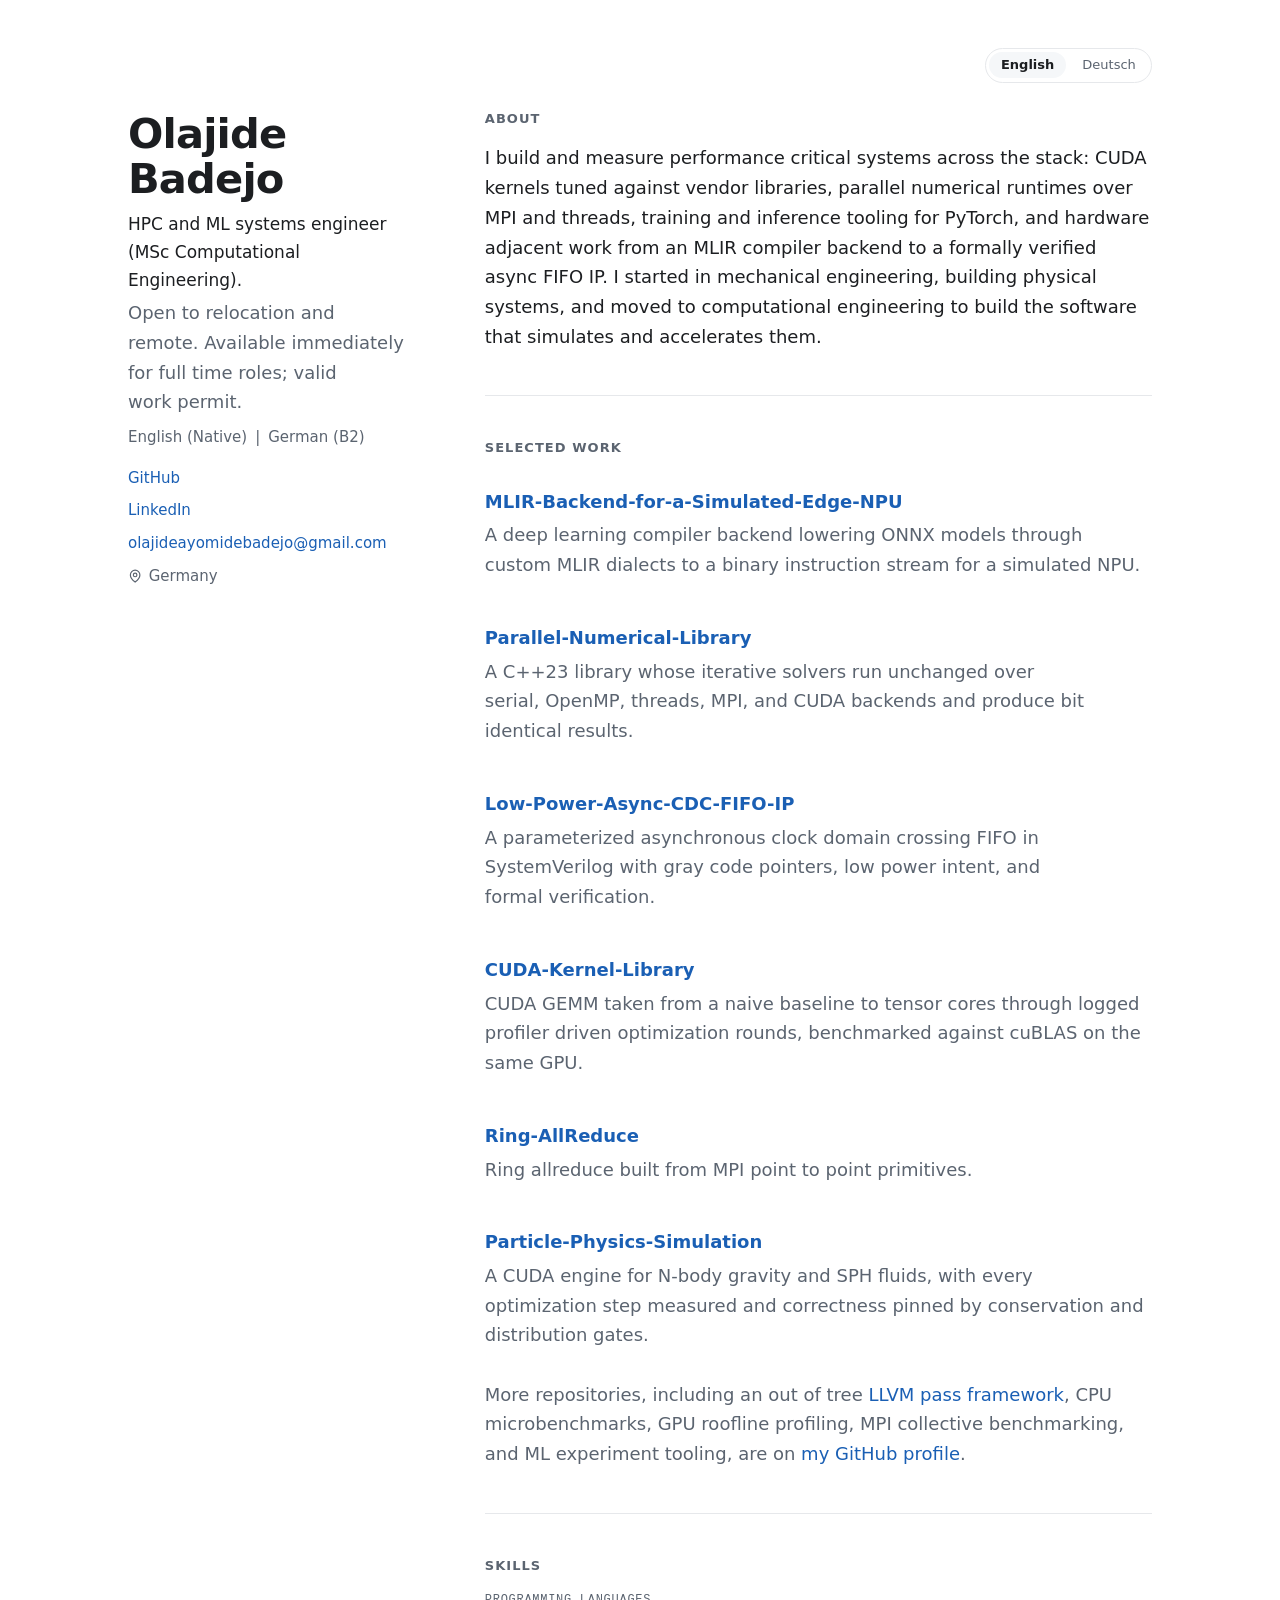
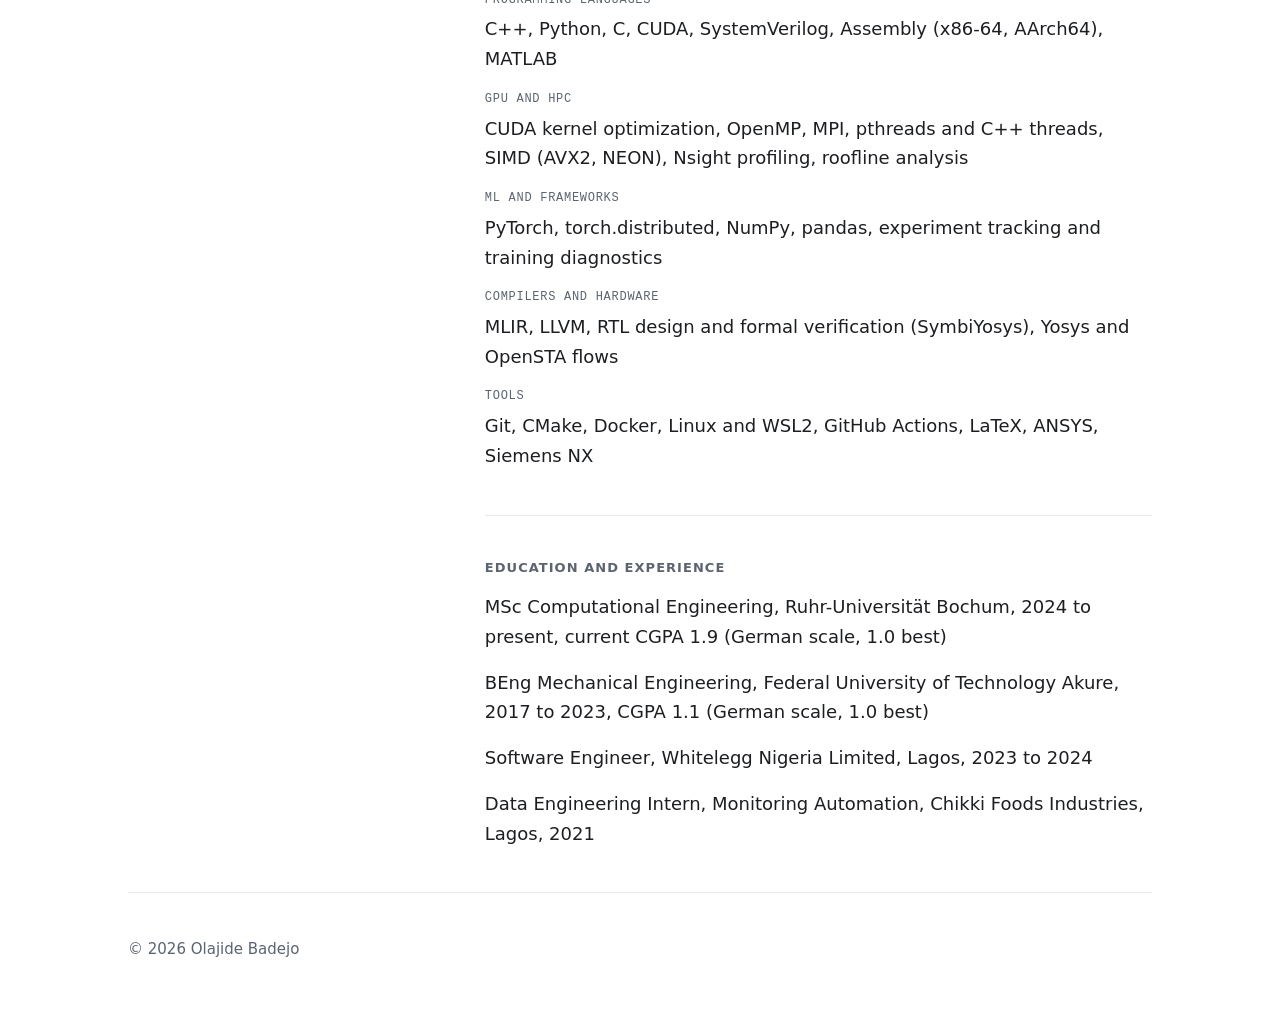
==== commit dd520960: "Drop the duplicate email from the footer" ====
--- a/index.html
+++ b/index.html
@@ -137,7 +137,6 @@
     </div>
 
     <footer>
-      <p><a href="mailto:olajideayomidebadejo@gmail.com">olajideayomidebadejo@gmail.com</a></p>
       <p class="copyright"><small>&copy; 2026 Olajide Badejo</small></p>
     </footer>
 
--- a/style.css
+++ b/style.css
@@ -308,10 +308,6 @@
   font-size: 0.9375rem;
 }
 
-footer a {
-  overflow-wrap: anywhere;
-}
-
 /* <small> carries the legal small print semantics; the size is set here */
 .copyright small {
   font-size: inherit;
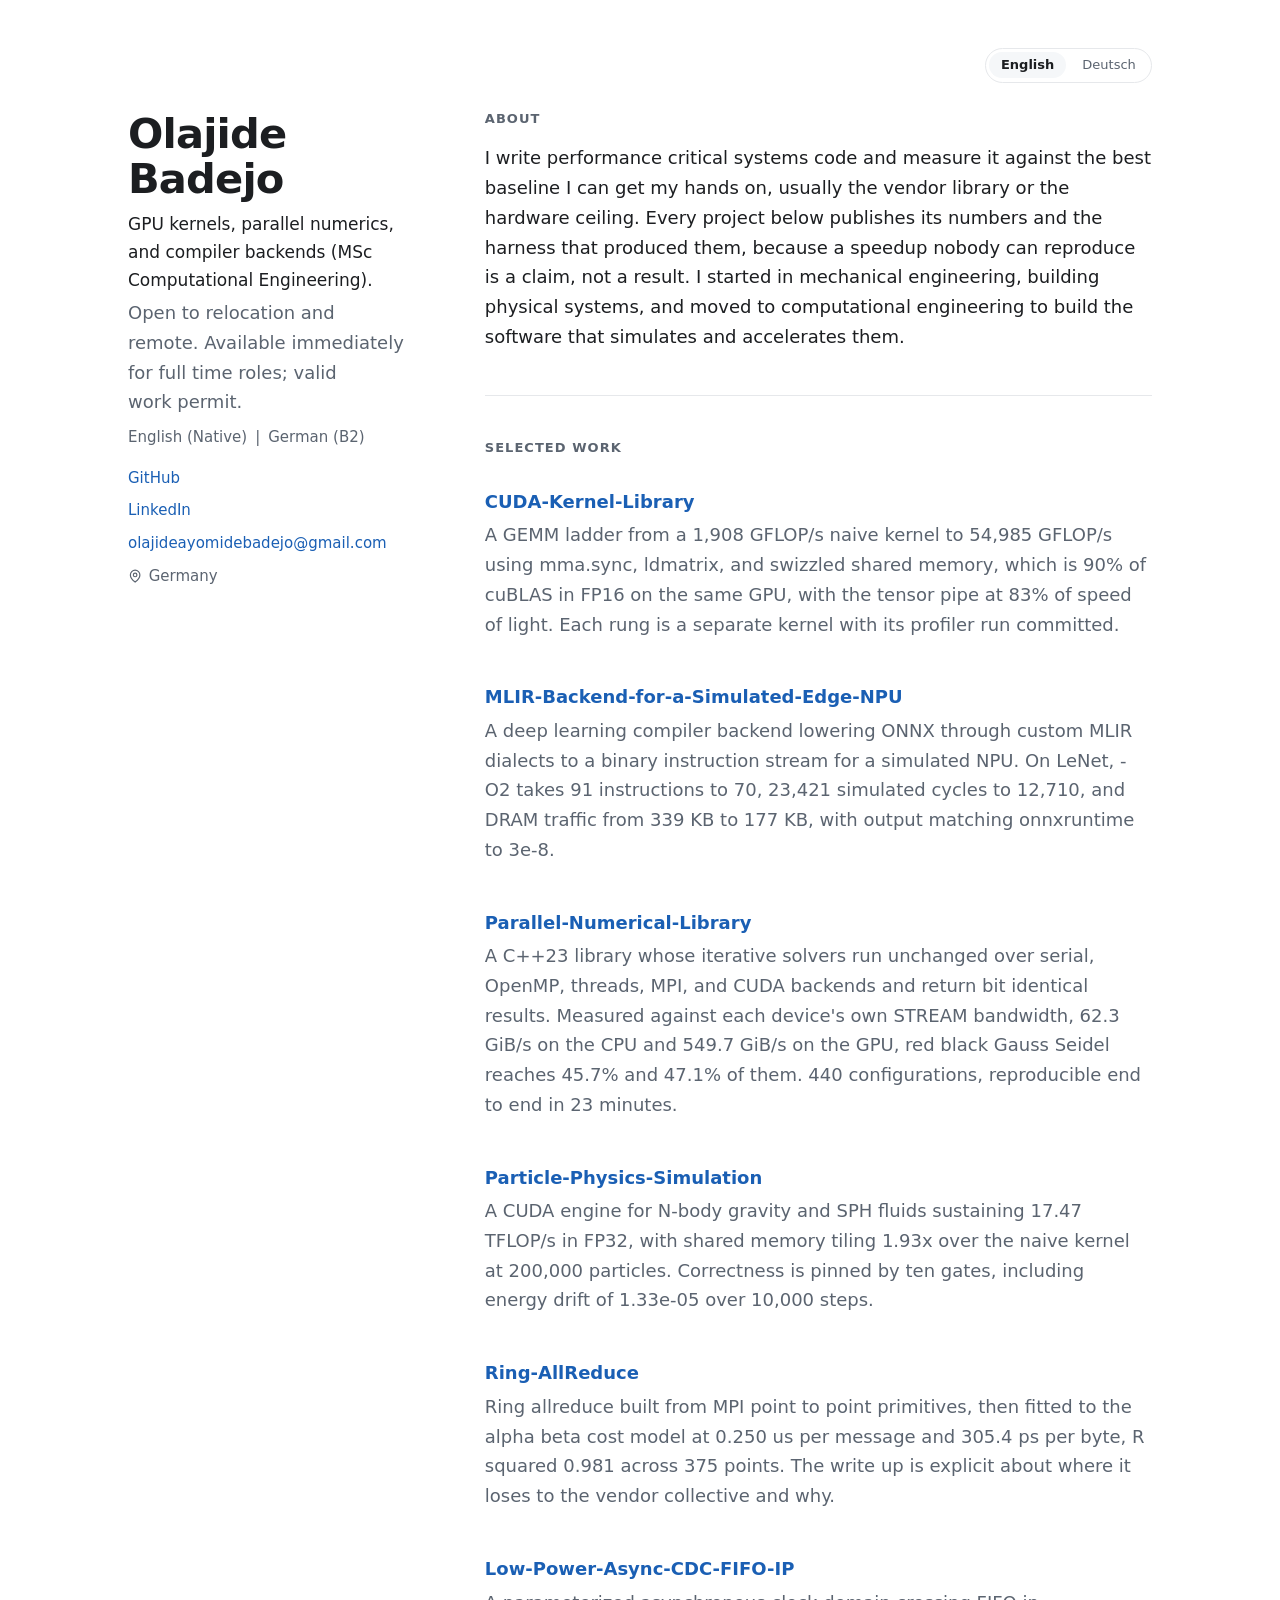
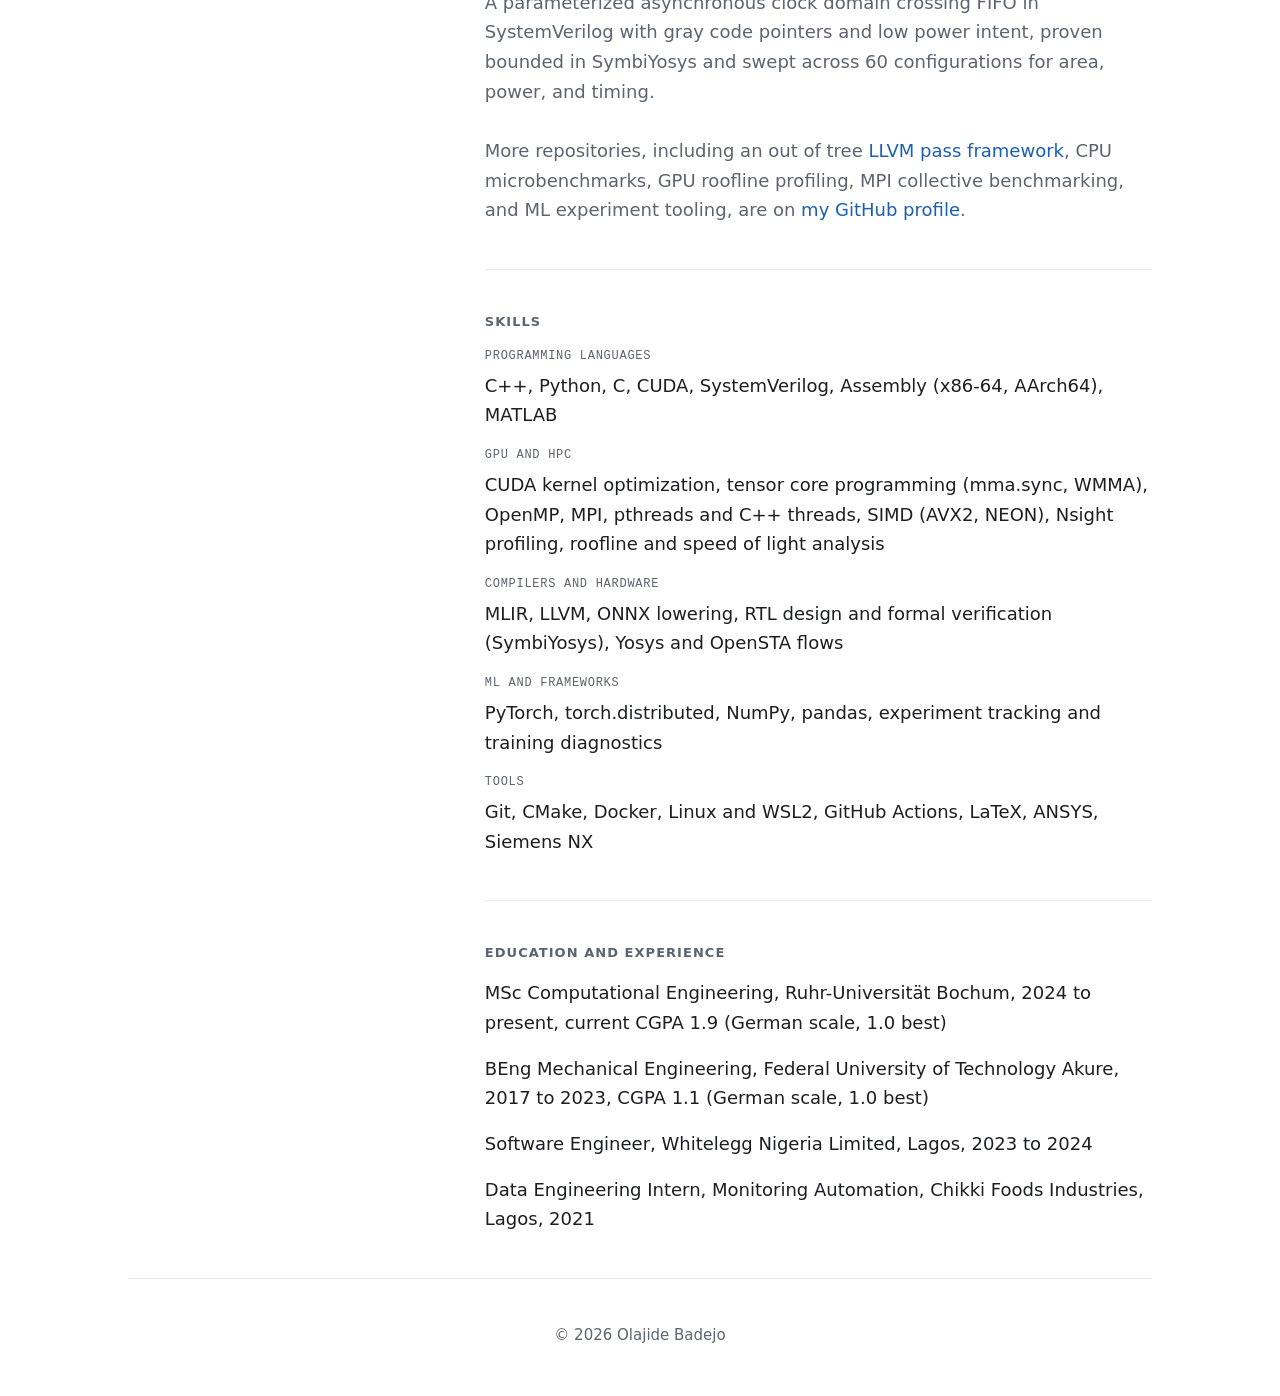
==== commit 8ef1398e: "Retarget site copy at GPU, HPC, and compiler roles and add measured results" ====
--- a/index.html
+++ b/index.html
@@ -4,15 +4,15 @@
   <meta charset="utf-8">
   <meta name="viewport" content="width=device-width, initial-scale=1">
   <meta name="color-scheme" content="light dark">
-  <title>Olajide Badejo | HPC and ML systems engineer</title>
-  <meta name="description" content="HPC and ML systems engineer. CUDA, C++, PyTorch, MLIR. MSc Computational Engineering at Ruhr-Universität Bochum.">
+  <title>Olajide Badejo | GPU, HPC, and compiler engineering</title>
+  <meta name="description" content="I write performance critical systems code and publish the measurements. CUDA kernels at 90% of cuBLAS, an MLIR backend, parallel solvers across five backends. MSc Computational Engineering at Ruhr-Universität Bochum.">
   <link rel="canonical" href="https://olajide-badejo.github.io/">
   <link rel="alternate" hreflang="en" href="https://olajide-badejo.github.io/">
   <link rel="alternate" hreflang="de" href="https://olajide-badejo.github.io/de.html">
   <link rel="alternate" hreflang="x-default" href="https://olajide-badejo.github.io/">
   <meta property="og:type" content="profile">
   <meta property="og:title" content="Olajide Badejo">
-  <meta property="og:description" content="HPC and ML systems engineer. CUDA, C++, PyTorch, MLIR. MSc Computational Engineering at Ruhr-Universität Bochum.">
+  <meta property="og:description" content="I write performance critical systems code and publish the measurements. CUDA kernels at 90% of cuBLAS, an MLIR backend, parallel solvers across five backends. MSc Computational Engineering at Ruhr-Universität Bochum.">
   <meta property="og:url" content="https://olajide-badejo.github.io/">
   <meta property="og:locale" content="en">
   <meta property="og:locale:alternate" content="de">
@@ -33,7 +33,7 @@
 
       <header class="identity">
         <h1>Olajide Badejo</h1>
-        <p class="role">HPC and ML systems engineer (MSc Computational Engineering).</p>
+        <p class="role">GPU kernels, parallel numerics, and compiler backends (MSc Computational Engineering).</p>
         <p class="availability">Open to relocation and remote. Available immediately for full time roles; valid work permit.</p>
         <p class="languages">English (Native) <span aria-hidden="true">|</span> German (B2)</p>
         <nav class="identity-links" aria-label="Contact and profiles">
@@ -54,35 +54,35 @@
 
         <section class="about" aria-labelledby="about-heading">
           <h2 id="about-heading">About</h2>
-          <p>I build and measure performance critical systems across the stack: CUDA kernels tuned against vendor libraries, parallel numerical runtimes over MPI and threads, training and inference tooling for PyTorch, and hardware adjacent work from an MLIR compiler backend to a formally verified async FIFO IP. I started in mechanical engineering, building physical systems, and moved to computational engineering to build the software that simulates and accelerates them.</p>
+          <p>I write performance critical systems code and measure it against the best baseline I can get my hands on, usually the vendor library or the hardware ceiling. Every project below publishes its numbers and the harness that produced them, because a speedup nobody can reproduce is a claim, not a result. I started in mechanical engineering, building physical systems, and moved to computational engineering to build the software that simulates and accelerates them.</p>
         </section>
 
         <section class="selected-work" aria-labelledby="work-heading">
           <h2 id="work-heading">Selected work</h2>
           <ul class="work-list">
             <li class="work-item">
+              <a href="https://github.com/Olajide-Badejo/CUDA-Kernel-Library" target="_blank" rel="noopener">CUDA-Kernel-Library</a>
+              <p>A GEMM ladder from a 1,908 GFLOP/s naive kernel to 54,985 GFLOP/s using mma.sync, ldmatrix, and swizzled shared memory, which is 90% of cuBLAS in FP16 on the same GPU, with the tensor pipe at 83% of speed of light. Each rung is a separate kernel with its profiler run committed.</p>
+            </li>
+            <li class="work-item">
               <a href="https://github.com/Olajide-Badejo/MLIR-Backend-for-a-Simulated-Edge-NPU" target="_blank" rel="noopener">MLIR-Backend-for-a-Simulated-Edge-NPU</a>
-              <p>A deep learning compiler backend lowering ONNX models through custom MLIR dialects to a binary instruction stream for a simulated NPU.</p>
+              <p>A deep learning compiler backend lowering ONNX through custom MLIR dialects to a binary instruction stream for a simulated NPU. On LeNet, -O2 takes 91 instructions to 70, 23,421 simulated cycles to 12,710, and DRAM traffic from 339 KB to 177 KB, with output matching onnxruntime to 3e-8.</p>
             </li>
             <li class="work-item">
               <a href="https://github.com/Olajide-Badejo/Parallel-Numerical-Library" target="_blank" rel="noopener">Parallel-Numerical-Library</a>
-              <p>A C++23 library whose iterative solvers run unchanged over serial, OpenMP, threads, MPI, and CUDA backends and produce bit identical results.</p>
+              <p>A C++23 library whose iterative solvers run unchanged over serial, OpenMP, threads, MPI, and CUDA backends and return bit identical results. Measured against each device's own STREAM bandwidth, 62.3 GiB/s on the CPU and 549.7 GiB/s on the GPU, red black Gauss Seidel reaches 45.7% and 47.1% of them. 440 configurations, reproducible end to end in 23 minutes.</p>
+            </li>
+            <li class="work-item">
+              <a href="https://github.com/Olajide-Badejo/Particle-Physics-Simulation" target="_blank" rel="noopener">Particle-Physics-Simulation</a>
+              <p>A CUDA engine for N-body gravity and SPH fluids sustaining 17.47 TFLOP/s in FP32, with shared memory tiling 1.93x over the naive kernel at 200,000 particles. Correctness is pinned by ten gates, including energy drift of 1.33e-05 over 10,000 steps.</p>
+            </li>
+            <li class="work-item">
+              <a href="https://github.com/Olajide-Badejo/Ring-AllReduce" target="_blank" rel="noopener">Ring-AllReduce</a>
+              <p>Ring allreduce built from MPI point to point primitives, then fitted to the alpha beta cost model at 0.250 us per message and 305.4 ps per byte, R squared 0.981 across 375 points. The write up is explicit about where it loses to the vendor collective and why.</p>
             </li>
             <li class="work-item">
               <a href="https://github.com/Olajide-Badejo/Low-Power-Async-CDC-FIFO-IP" target="_blank" rel="noopener">Low-Power-Async-CDC-FIFO-IP</a>
-              <p>A parameterized asynchronous clock domain crossing FIFO in SystemVerilog with gray code pointers, low power intent, and formal verification.</p>
-            </li>
-            <li class="work-item">
-              <a href="https://github.com/Olajide-Badejo/CUDA-Kernel-Library" target="_blank" rel="noopener">CUDA-Kernel-Library</a>
-              <p>CUDA GEMM taken from a naive baseline to tensor cores through logged profiler driven optimization rounds, benchmarked against cuBLAS on the same GPU.</p>
-            </li>
-            <li class="work-item">
-              <a href="https://github.com/Olajide-Badejo/Ring-AllReduce" target="_blank" rel="noopener">Ring-AllReduce</a>
-              <p>Ring allreduce built from MPI point to point primitives.</p>
-            </li>
-            <li class="work-item">
-              <a href="https://github.com/Olajide-Badejo/Particle-Physics-Simulation" target="_blank" rel="noopener">Particle-Physics-Simulation</a>
-              <p>A CUDA engine for N-body gravity and SPH fluids, with every optimization step measured and correctness pinned by conservation and distribution gates.</p>
+              <p>A parameterized asynchronous clock domain crossing FIFO in SystemVerilog with gray code pointers and low power intent, proven bounded in SymbiYosys and swept across 60 configurations for area, power, and timing.</p>
             </li>
           </ul>
           <p class="work-more">More repositories, including an out of tree <a href="https://github.com/Olajide-Badejo/LLVM-Optimization-Pass-Framework" target="_blank" rel="noopener">LLVM pass framework</a>, CPU microbenchmarks, GPU roofline profiling, MPI collective benchmarking, and ML experiment tooling, are on <a href="https://github.com/Olajide-Badejo?tab=repositories" target="_blank" rel="noopener">my GitHub profile</a>.</p>
@@ -97,15 +97,15 @@
             </div>
             <div class="skill-group">
               <dt>GPU and HPC</dt>
-              <dd>CUDA kernel optimization, OpenMP, MPI, pthreads and C++ threads, SIMD (AVX2, NEON), Nsight profiling, roofline analysis</dd>
+              <dd>CUDA kernel optimization, tensor core programming (mma.sync, WMMA), OpenMP, MPI, pthreads and C++ threads, SIMD (AVX2, NEON), Nsight profiling, roofline and speed of light analysis</dd>
+            </div>
+            <div class="skill-group">
+              <dt>Compilers and hardware</dt>
+              <dd>MLIR, LLVM, ONNX lowering, RTL design and formal verification (SymbiYosys), Yosys and OpenSTA flows</dd>
             </div>
             <div class="skill-group">
               <dt>ML and frameworks</dt>
               <dd>PyTorch, torch.distributed, NumPy, pandas, experiment tracking and training diagnostics</dd>
-            </div>
-            <div class="skill-group">
-              <dt>Compilers and hardware</dt>
-              <dd>MLIR, LLVM, RTL design and formal verification (SymbiYosys), Yosys and OpenSTA flows</dd>
             </div>
             <div class="skill-group">
               <dt>Tools</dt>
--- a/style.css
+++ b/style.css
@@ -298,14 +298,11 @@
 
 /* ---------------------------------------------------------------- footer */
 
+/* one centred line closing the page; the flex row went with the footer email */
 footer {
-  display: flex;
-  flex-wrap: wrap;
-  align-items: baseline;
-  justify-content: space-between;
-  gap: var(--space-xs) var(--space-md);
   color: var(--muted);
   font-size: 0.9375rem;
+  text-align: center;
 }
 
 /* <small> carries the legal small print semantics; the size is set here */
